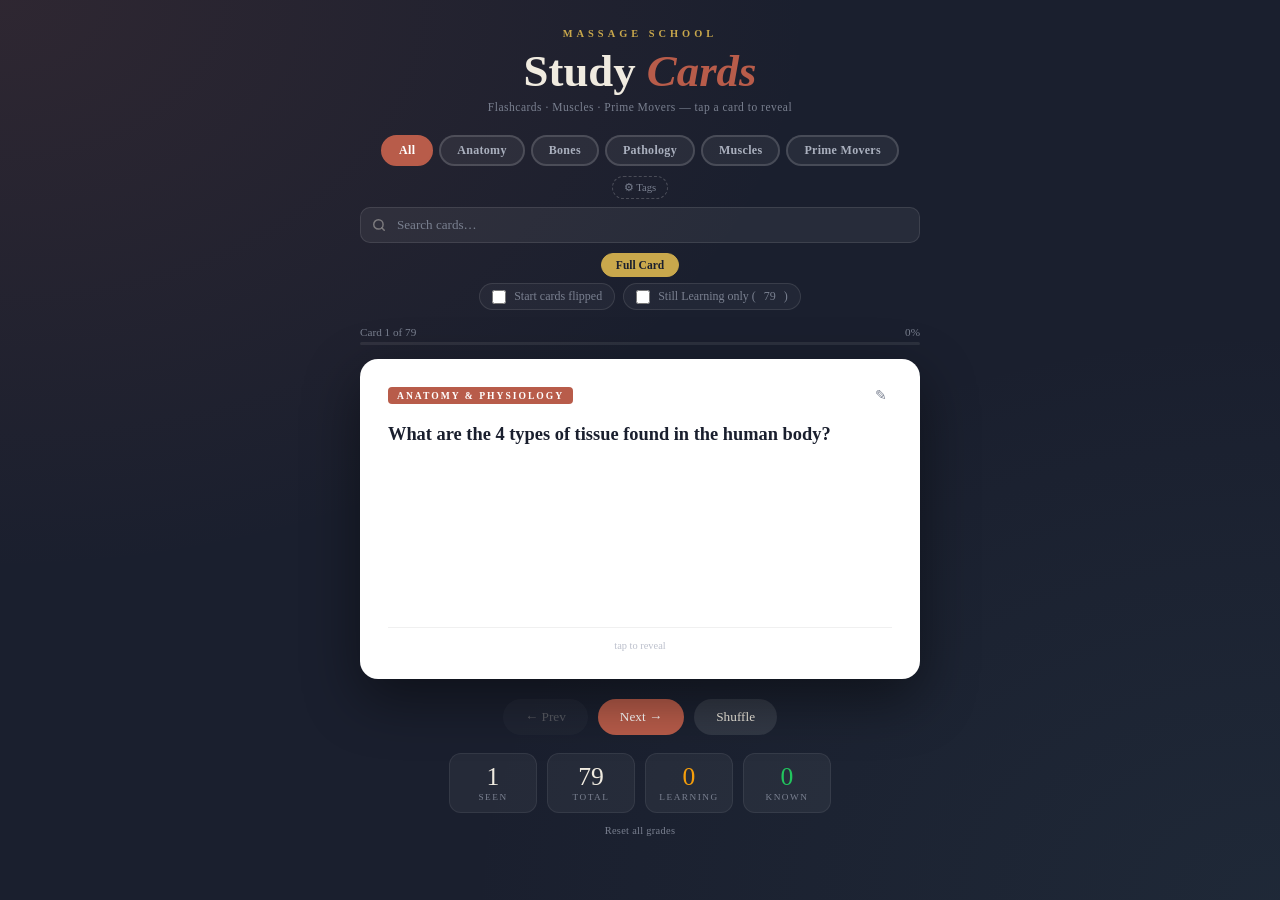
==== index.html @ 220f37d7 "token clean up" ====
<!DOCTYPE html>
<html lang="en">
<head>
<meta charset="UTF-8">
<meta name="viewport" content="width=device-width,initial-scale=1">
<title>Massage School — Study Cards</title>
<link rel="stylesheet" href="muscles-west.css">
<link rel="stylesheet" href="app.css">
</head>
<body>
<header>
  <div class="eyebrow">Massage School</div>
  <h1>Study <em>Cards</em></h1>
  <p class="app-subtitle">Flashcards &middot; Muscles &middot; Prime Movers &mdash; tap a card to reveal</p>
</header>

<div id="warn-banner" class="warn-banner" style="display:none"></div>

<!-- Tier 1: Deck selector -->
<div class="deck-selector" id="filter-deck">
  <button class="dbtn active" data-deck="all">All</button>
  <button class="dbtn d-anatomy"   data-deck="anatomy">Anatomy</button>
  <button class="dbtn d-bones"     data-deck="bones">Bones</button>
  <button class="dbtn d-pathology" data-deck="pathology">Pathology</button>
  <button class="dbtn d-muscles"   data-deck="muscles">Muscles</button>
  <button class="dbtn d-prime"     data-deck="prime-movers">Prime Movers</button>
</div>

<!-- Tier 2: Category chips -->
<div id="filter-cat"></div>

<!-- Tier 3: Tag chips -->
<div id="filter-tags"></div>

<!-- Search -->
<div class="search-wrap">
  <svg width="14" height="14" viewBox="0 0 24 24" fill="none" stroke="#f0ebe0" stroke-width="2.5" stroke-linecap="round">
    <circle cx="11" cy="11" r="8"/><line x1="21" y1="21" x2="16.65" y2="16.65"/>
  </svg>
  <input type="search" id="search-input" placeholder="Search cards&hellip;" autocomplete="off">
</div>

<!-- Quiz modes -->
<div class="modes" id="modes">
  <button class="mode active" data-mode="all">Full Card</button>
</div>

<!-- Options row -->
<div class="options-row" style="gap:8px">
  <label class="toggle" id="flip-label">
    <input type="checkbox" id="flip-toggle">
    Start cards flipped
  </label>
  <label class="toggle" id="smart-review-toggle">
    <input type="checkbox" id="smart-review-input">
    Still Learning only (<span id="learning-count">0</span>)
  </label>
</div>

<!-- Progress -->
<div class="prog">
  <div class="prog-info"><span id="prog-text">Loading&hellip;</span><span id="prog-pct"></span></div>
  <div class="bar"><div class="fill" id="prog-fill" style="width:0%"></div></div>
</div>

<!-- Card -->
<div class="scene" id="scene" onclick="flipCard()">
  <div class="card" id="card">
    <div class="face front">
      <div class="front-top">
        <span class="unit-tag" id="f-deck-tag"></span>
        <span class="page-ref" id="f-page"></span>
        <span id="grade-badge"></span>
        <button class="btn-edit-card" onclick="openEditModal();event.stopPropagation()" title="Edit card">&#9998;</button>
      </div>
      <div id="f-name" class="card-title"></div>
      <div id="f-ask-lbl" class="ask-lbl"></div>
      <div id="f-asking" class="asking"></div>
      <div class="hint">tap to reveal</div>
    </div>
    <div class="face back">
      <div class="back-name" id="b-name"></div>
      <div id="b-content"></div>
      <div class="card-tag-area-wrap">
        <div class="card-tag-area" id="card-tags"></div>
      </div>
    </div>
  </div>
  <!-- empty state inside scene -->
  <div class="empty-state" id="empty-state">
    <p>No cards match your current filters.</p>
    <p style="font-size:.72rem">Try a different deck, tag, or search term.</p>
  </div>
</div>

<!-- Navigation -->
<div class="controls">
  <button class="btn btn-s" id="prev-btn" onclick="prev()">&#8592; Prev</button>
  <button class="btn btn-p" id="next-btn" onclick="next()">Next &#8594;</button>
  <button class="btn btn-s" onclick="shuffle()">Shuffle</button>
</div>

<!-- Grade row -->
<div class="grade-row" id="grade-row" style="display:none">
  <button class="btn-grade btn-known" id="btn-known">Know it ✓</button>
  <button class="btn-grade btn-learning" id="btn-learning">Still learning ↩</button>
</div>

<!-- Grade reset warning -->
<div class="grade-reset-banner" id="grade-reset-banner" style="display:none">
  <span>Remove this grade?</span>
  <button onclick="confirmGradeReset()">Yes, remove</button>
  <button onclick="cancelGradeReset()">Cancel</button>
  <button class="suppress-btn" onclick="suppressAndReset()">Don't ask again</button>
</div>

<!-- Stats -->
<div class="stats">
  <div class="stat"><div class="sn" id="s-seen">0</div><div class="sl">Seen</div></div>
  <div class="stat"><div class="sn" id="s-total">-</div><div class="sl">Total</div></div>
  <div class="stat"><div class="sn sn--learning" id="s-learning">-</div><div class="sl">Learning</div></div>
  <div class="stat"><div class="sn sn--known" id="s-known">-</div><div class="sl">Known</div></div>
</div>
<div class="reset-row">
  <button class="btn-reset-all" onclick="resetAllGrades()">Reset all grades</button>
</div>

<!-- Tag Management Modal -->
<div class="modal-overlay" id="modal-overlay" onclick="closeTagModal()"></div>
<div class="modal" id="tag-modal" role="dialog" aria-modal="true" aria-label="Manage Tags">
  <button class="modal-close" onclick="closeTagModal()" aria-label="Close">&times;</button>
  <h2>Manage Tags</h2>

  <div class="new-tag-form">
    <input type="text" id="new-tag-input" placeholder="New tag name&hellip;" maxlength="30">
    <div class="color-swatches" id="color-swatches"></div>
    <button class="btn-create-tag" onclick="createTag()">+ Create</button>
  </div>

  <div class="tag-list" id="tag-list">
    <div class="no-tags-placeholder" id="no-tags-msg">No tags yet. Create one above.</div>
  </div>
</div>

<!-- Edit Card Modal -->
<div class="modal-overlay" id="edit-overlay" onclick="closeEditModal()"></div>
<div class="modal" id="edit-modal" role="dialog" aria-modal="true" aria-label="Edit Card">
  <button class="modal-close" onclick="closeEditModal()" aria-label="Close">&times;</button>
  <h2>Edit Card</h2>
  <div id="edit-fields"></div>
  <div id="edit-status" class="edit-status"></div>
  <div class="edit-actions">
    <button class="edit-btn-settings" onclick="openGHSettings()">&#9881; GitHub</button>
    <button class="edit-btn-cancel"   onclick="closeEditModal()">Cancel</button>
    <button class="edit-btn-submit"   onclick="submitCardEdit()">Submit as PR &#8594;</button>
  </div>
</div>

<!-- GitHub Settings Modal -->
<div class="modal-overlay" id="gh-overlay" onclick="closeGHSettings()"></div>
<div class="modal" id="gh-modal" role="dialog" aria-modal="true" aria-label="GitHub Settings">
  <button class="modal-close" onclick="closeGHSettings()" aria-label="Close">&times;</button>
  <h2>GitHub Settings</h2>

  <div class="gh-row">
    <label class="gh-lbl">Owner</label>
    <input type="text" id="gh-owner-input" placeholder="your-username" autocomplete="off">
  </div>
  <div class="gh-row">
    <label class="gh-lbl">Repo</label>
    <input type="text" id="gh-repo-input" placeholder="repo-name" autocomplete="off">
  </div>
  <button class="edit-btn-submit" style="margin-bottom:18px" onclick="saveGHRepo()">Save repo</button>

  <hr class="gh-divider">

  <p class="gh-section-title">Personal Access Token</p>
  <div class="gh-row">
    <input type="password" id="gh-pat-input" placeholder="ghp_&hellip;" autocomplete="off" style="flex:1">
    <button class="edit-btn-submit" onclick="saveGHPat()">Save</button>
    <button class="edit-btn-cancel" onclick="clearGHToken()">Clear</button>
  </div>
  <div class="gh-row" style="margin-top:6px">
    <label class="gh-file-label">
      Load from file&hellip;
      <input type="file" id="gh-token-file" accept=".txt,.token,text/plain" style="display:none" onchange="loadTokenFromFile(event)">
    </label>
  </div>

  <div id="gh-save-status" class="gh-save-status" style="display:none"></div>
  <div id="gh-status" class="gh-status"></div>
</div>

<script src="app.js"></script>
</body>
</html>
---- muscles-west.css ----
*{margin:0;padding:0;box-sizing:border-box}
body{font-family:Georgia,serif;background:#1a1f2e;min-height:100vh;padding:28px 16px 52px;color:#f0ebe0;background-image:radial-gradient(ellipse at 0% 0%,rgba(184,92,74,.13) 0%,transparent 45%),radial-gradient(ellipse at 100% 100%,rgba(74,124,138,.1) 0%,transparent 45%)}
header{text-align:center;margin-bottom:22px}
.eyebrow{font-size:.65rem;letter-spacing:4px;text-transform:uppercase;color:#c9a84c;font-weight:600;margin-bottom:6px}
h1{font-size:clamp(1.8rem,4vw,2.8rem);color:#f0ebe0}
h1 em{color:#b85c4a;font-style:italic}
header p{color:#7a8090;font-size:.82rem;margin-top:4px}
.filters,.modes{display:flex;flex-wrap:wrap;gap:6px;justify-content:center;margin-bottom:8px}
.modes{margin-bottom:6px}
.filt{padding:5px 12px;border-radius:6px;border:1px solid rgba(255,255,255,.1);background:rgba(255,255,255,.05);color:#aab0be;font-size:.72rem;font-weight:500;cursor:pointer;font-family:Georgia,serif}
.filt:hover{background:rgba(255,255,255,.1);color:#f0ebe0}
.filt.active{background:#b85c4a;color:#fff;border-color:#b85c4a}
.filt.active.f{background:#4a7c8a;border-color:#4a7c8a}
.mode{padding:5px 14px;border-radius:100px;border:1px solid rgba(255,255,255,.12);background:transparent;color:#7a8090;font-size:.72rem;cursor:pointer;font-family:Georgia,serif}
.mode.active{background:#c9a84c;color:#1a1f2e;border-color:#c9a84c;font-weight:600}
.options-row{display:flex;justify-content:center;margin-bottom:16px}
.toggle{display:flex;align-items:center;gap:8px;font-size:.75rem;color:#7a8090;cursor:pointer;user-select:none;padding:5px 12px;border-radius:100px;border:1px solid rgba(255,255,255,.1);background:rgba(255,255,255,.04)}
.toggle:hover{border-color:rgba(255,255,255,.2);color:#aab0be}
.toggle input{accent-color:#c9a84c;width:14px;height:14px;cursor:pointer}
.toggle.checked{border-color:#c9a84c;color:#c9a84c}
.prog{max-width:560px;margin:0 auto 14px}
.prog-info{display:flex;justify-content:space-between;font-size:.7rem;color:#7a8090;margin-bottom:4px}
.bar{height:3px;background:rgba(255,255,255,.08);border-radius:4px;overflow:hidden}
.fill{height:100%;background:linear-gradient(90deg,#b85c4a,#c9a84c);border-radius:4px;transition:width .4s}
.scene{max-width:560px;height:320px;margin:0 auto 20px;perspective:1400px;cursor:pointer;user-select:none}
.card{width:100%;height:100%;position:relative;transform-style:preserve-3d;transition:transform .6s cubic-bezier(.4,0,.2,1)}
.card.flip{transform:rotateY(180deg)}
.face{position:absolute;inset:0;backface-visibility:hidden;border-radius:18px;padding:28px;display:flex;flex-direction:column;box-shadow:0 20px 56px rgba(0,0,0,.45)}
.front{background:#fff;color:#1a1f2e;justify-content:space-between}
.back{background:#1a1f2e;border:1px solid rgba(255,255,255,.1);color:#d0d5e0;transform:rotateY(180deg);justify-content:flex-start;overflow-y:auto}
.front-top{display:flex;justify-content:space-between;align-items:center;margin-bottom:16px}
.unit-tag{font-size:.6rem;font-weight:600;letter-spacing:2px;text-transform:uppercase;color:#fff;background:#b85c4a;padding:3px 9px;border-radius:4px}
.unit-tag.f{background:#4a7c8a}
.page-ref{font-size:.67rem;color:#7a8090}
.muscle-name{font-size:clamp(1.4rem,3vw,2rem);font-weight:700;color:#1a1f2e;line-height:1.2;margin-bottom:8px}
.ask-lbl{font-size:.7rem;color:#7a8090;margin-bottom:3px}
.asking{font-size:.9rem;color:#3a4050;font-weight:500}
.hint{font-size:.65rem;color:#bcc0cc;text-align:center;padding-top:12px;border-top:1px solid #f0f0f0;margin-top:auto}
.back-name{font-size:1.1rem;font-weight:600;color:#c9a84c;margin-bottom:14px;padding-bottom:10px;border-bottom:1px solid rgba(255,255,255,.08);flex-shrink:0}
.ans-section{margin-bottom:12px}
.ans-lbl{font-size:.58rem;font-weight:600;letter-spacing:2px;text-transform:uppercase;margin-bottom:4px}
.ans-lbl.o{color:#b85c4a}
.ans-lbl.i{color:#4a7c8a}
.ans-lbl.a{color:#c9a84c}
.ans-text{font-size:.83rem;color:#d0d5e0;line-height:1.6}
.controls{display:flex;gap:10px;justify-content:center;max-width:560px;margin:0 auto 18px}
.btn{padding:10px 22px;border-radius:100px;border:none;font-size:.83rem;font-weight:500;cursor:pointer;transition:all .2s;font-family:Georgia,serif}
.btn-s{background:rgba(255,255,255,.1);color:#f0ebe0}
.btn-s:hover{background:rgba(255,255,255,.18)}
.btn-p{background:#b85c4a;color:#fff}
.btn-p:hover{background:#c96850;transform:translateY(-1px)}
.btn:disabled{opacity:.25;cursor:not-allowed;transform:none!important}
.stats{display:flex;gap:10px;justify-content:center;max-width:560px;margin:0 auto}
.stat{flex:1;max-width:88px;text-align:center;padding:10px;background:rgba(255,255,255,.05);border-radius:12px;border:1px solid rgba(255,255,255,.07)}
.sn{font-size:1.6rem;color:#f0ebe0;line-height:1}
.sl{font-size:.58rem;color:#7a8090;letter-spacing:1.5px;text-transform:uppercase;margin-top:2px}
.scene.swap{animation:swapIn .25s ease both}
@keyframes swapIn{from{opacity:0;transform:scale(.97) translateY(4px)}to{opacity:1;transform:scale(1) translateY(0)}}
---- app.css ----
/* app.css — extends muscles-west.css for the unified study app */

/* ── Header ──────────────────────────────────────────────────── */
.app-subtitle { font-size: .72rem; color: #7a8090; margin-top: 4px; letter-spacing: .5px }

/* ── Deck Selector (Tier 1) ─────────────────────────────────── */
.deck-selector { display:flex; flex-wrap:wrap; gap:6px; justify-content:center; margin-bottom:10px }
.dbtn { padding:6px 16px; border-radius:100px; border:2px solid rgba(255,255,255,.15);
  background:rgba(255,255,255,.06); color:#aab0be; font-size:.75rem; font-weight:600;
  cursor:pointer; font-family:Georgia,serif; transition:all .18s; letter-spacing:.3px }
.dbtn:hover { background:rgba(255,255,255,.13); color:#f0ebe0 }
.dbtn.active              { background:#b85c4a; color:#fff; border-color:#b85c4a }
.dbtn.active.d-bones     { background:#c9a84c; border-color:#c9a84c; color:#1a1f2e }
.dbtn.active.d-pathology { background:#7a8a4a; border-color:#7a8a4a }
.dbtn.active.d-muscles   { background:#4a7c8a; border-color:#4a7c8a }
.dbtn.active.d-prime     { background:#7a5c9e; border-color:#7a5c9e }

/* ── Category chips (Tier 2) ─────────────────────────────────── */
#filter-cat { display:flex; flex-wrap:wrap; gap:5px; justify-content:center; margin-bottom:6px; min-height:0 }
#filter-cat:empty { margin-bottom:0 }

/* ── Tag chips (Tier 3) ──────────────────────────────────────── */
#filter-tags { display:flex; flex-wrap:wrap; gap:5px; justify-content:center; margin-bottom:8px; align-items:center }
.tag-chip { padding:4px 11px; border-radius:100px; border:1.5px solid; background:transparent;
  color:#d0d5e0; font-size:.68rem; font-weight:500; cursor:pointer; font-family:Georgia,serif; transition:all .15s }
.tag-chip:hover { opacity:.85 }
.tag-chip.active { color:#1a1f2e; font-weight:700 }
.btn-manage-tags { padding:4px 11px; border-radius:100px; border:1px dashed rgba(255,255,255,.2);
  background:transparent; color:#7a8090; font-size:.67rem; cursor:pointer; font-family:Georgia,serif; transition:all .15s }
.btn-manage-tags:hover { border-color:rgba(255,255,255,.4); color:#aab0be }

/* ── Search bar ──────────────────────────────────────────────── */
.search-wrap { max-width:560px; margin:0 auto 10px; position:relative }
.search-wrap svg { position:absolute; left:12px; top:50%; transform:translateY(-50%); opacity:.4; pointer-events:none }
#search-input { width:100%; padding:9px 12px 9px 36px; border-radius:10px;
  border:1px solid rgba(255,255,255,.1); background:rgba(255,255,255,.06);
  color:#f0ebe0; font-size:.82rem; font-family:Georgia,serif; outline:none; transition:border-color .2s }
#search-input::placeholder { color:#7a8090 }
#search-input:focus { border-color:rgba(255,255,255,.25) }

/* ── Smart Review toggle ─────────────────────────────────────── */
#smart-review-toggle.toggle.checked { border-color:#c9a84c; color:#c9a84c }

/* ── Card title size variants ────────────────────────────────── */
.card-title { font-size:clamp(1.3rem,3vw,1.9rem); font-weight:700; color:#1a1f2e; line-height:1.25; margin-bottom:8px }
.card-title.card-title--qa { font-size:clamp(.9rem,2.2vw,1.15rem); font-weight:600; line-height:1.45 }

/* ── Grade badge on card front ───────────────────────────────── */
#grade-badge { font-size:.58rem; font-weight:700; letter-spacing:.5px; padding:2px 7px;
  border-radius:100px; text-transform:uppercase; visibility:hidden }
#grade-badge.badge--known    { background:#22c55e22; color:#22c55e; border:1px solid #22c55e55; visibility:visible }
#grade-badge.badge--learning { background:#f59e0b22; color:#f59e0b; border:1px solid #f59e0b55; visibility:visible }

/* ── Grade row (below card) ──────────────────────────────────── */
.grade-row { display:flex; gap:10px; justify-content:center; max-width:560px; margin:0 auto 14px }
.btn-grade { padding:10px 26px; border-radius:100px; border:2px solid; font-size:.82rem;
  font-weight:600; cursor:pointer; font-family:Georgia,serif; transition:all .2s; letter-spacing:.2px }
.btn-known    { background:transparent; border-color:#22c55e; color:#22c55e }
.btn-known:hover    { background:#22c55e18; transform:translateY(-1px) }
.btn-learning { background:transparent; border-color:#f59e0b; color:#f59e0b }
.btn-learning:hover { background:#f59e0b18; transform:translateY(-1px) }

/* ── Stats (4-box override) ──────────────────────────────────── */
.stats { max-width:560px }
.sn.sn--known    { color:#22c55e }
.sn.sn--learning { color:#f59e0b }

/* ── Card tag area (back face) ───────────────────────────────── */
.card-tag-area { margin-top:14px; padding-top:12px; border-top:1px solid rgba(255,255,255,.08) }
.card-tag-area-inner { display:flex; flex-wrap:wrap; gap:5px; align-items:center }
.card-tag-pill { display:inline-flex; align-items:center; gap:4px; padding:3px 9px;
  border-radius:100px; font-size:.64rem; font-weight:600; border:1.5px solid; color:#1a1f2e }
.card-tag-pill .remove-tag { background:none; border:none; cursor:pointer; color:inherit;
  font-size:.75rem; padding:0; line-height:1; opacity:.7 }
.card-tag-pill .remove-tag:hover { opacity:1 }
.btn-add-tag { padding:3px 10px; border-radius:100px; border:1px dashed rgba(255,255,255,.25);
  background:transparent; color:#7a8090; font-size:.64rem; cursor:pointer; font-family:Georgia,serif }
.btn-add-tag:hover { border-color:rgba(255,255,255,.45); color:#aab0be }
.tag-assign-dropdown { position:absolute; background:#252b3b; border:1px solid rgba(255,255,255,.15);
  border-radius:10px; padding:6px; z-index:100; box-shadow:0 8px 24px rgba(0,0,0,.5);
  display:flex; flex-direction:column; gap:3px; min-width:140px }
.tag-assign-dropdown button { text-align:left; background:none; border:none; color:#d0d5e0;
  font-size:.72rem; padding:5px 9px; border-radius:6px; cursor:pointer; font-family:Georgia,serif }
.tag-assign-dropdown button:hover { background:rgba(255,255,255,.08) }
.tag-assign-dropdown .no-tags-msg { color:#7a8090; font-size:.7rem; padding:5px 9px }
.card-tag-area-wrap { position:relative }

/* ── Tag Management Modal ────────────────────────────────────── */
.modal-overlay { position:fixed; inset:0; background:rgba(0,0,0,.6); z-index:200; display:none }
.modal-overlay.open { display:block }
.modal { position:fixed; top:50%; left:50%; transform:translate(-50%,-50%);
  background:#1e2436; border:1px solid rgba(255,255,255,.12); border-radius:18px;
  padding:28px; z-index:201; width:min(480px,92vw); max-height:80vh; overflow-y:auto;
  display:none; box-shadow:0 24px 60px rgba(0,0,0,.6) }
.modal.open { display:block }
.modal h2 { font-size:1.1rem; color:#f0ebe0; margin-bottom:18px; font-weight:600 }
.modal-close { position:absolute; top:16px; right:18px; background:none; border:none;
  color:#7a8090; font-size:1.3rem; cursor:pointer; line-height:1 }
.modal-close:hover { color:#f0ebe0 }

/* New tag form */
.new-tag-form { display:flex; gap:8px; align-items:center; margin-bottom:18px; flex-wrap:wrap }
.new-tag-form input { flex:1; min-width:120px; padding:8px 12px; border-radius:8px;
  border:1px solid rgba(255,255,255,.12); background:rgba(255,255,255,.07);
  color:#f0ebe0; font-size:.8rem; font-family:Georgia,serif; outline:none }
.new-tag-form input:focus { border-color:rgba(255,255,255,.28) }
.color-swatches { display:flex; gap:5px }
.swatch { width:20px; height:20px; border-radius:50%; cursor:pointer; border:2px solid transparent; transition:border-color .15s }
.swatch.selected { border-color:#fff }
.btn-create-tag { padding:8px 16px; border-radius:100px; background:#b85c4a; color:#fff;
  border:none; font-size:.75rem; font-weight:600; cursor:pointer; font-family:Georgia,serif; white-space:nowrap }
.btn-create-tag:hover { background:#c96850 }

/* Tag list in modal */
.tag-list { display:flex; flex-direction:column; gap:6px }
.tag-list-item { display:flex; align-items:center; gap:8px; padding:8px 10px;
  background:rgba(255,255,255,.04); border-radius:10px; border:1px solid rgba(255,255,255,.06) }
.tag-list-color { width:12px; height:12px; border-radius:50%; flex-shrink:0 }
.tag-list-label { flex:1; color:#d0d5e0; font-size:.8rem }
.tag-list-count { color:#7a8090; font-size:.68rem; margin-right:4px }
.tag-list-item input.rename-input { flex:1; background:none; border:none; border-bottom:1px solid rgba(255,255,255,.2);
  color:#f0ebe0; font-size:.8rem; font-family:Georgia,serif; outline:none; padding:1px 0 }
.tag-action-btns { display:flex; gap:4px }
.tag-action-btns button { background:none; border:none; font-size:.72rem; cursor:pointer;
  padding:3px 7px; border-radius:6px; font-family:Georgia,serif; transition:background .15s }
.btn-tag-edit   { color:#c9a84c } .btn-tag-edit:hover   { background:rgba(201,168,76,.12) }
.btn-tag-hide   { color:#7a8090 } .btn-tag-hide:hover   { background:rgba(255,255,255,.08) }
.btn-tag-delete { color:#ef4444 } .btn-tag-delete:hover { background:rgba(239,68,68,.12) }
.tag-list-item.hidden-tag { opacity:.45 }
.no-tags-placeholder { color:#7a8090; font-size:.8rem; text-align:center; padding:16px 0 }

/* ── Reset all row ───────────────────────────────────────────── */
.reset-row { display:flex; justify-content:center; margin-top:8px }
.btn-reset-all { background:none; border:none; color:#7a8090; font-size:.65rem;
  cursor:pointer; font-family:Georgia,serif; letter-spacing:.3px; padding:4px 8px;
  border-radius:6px; transition:color .15s }
.btn-reset-all:hover { color:#ef4444 }

/* ── Empty state ─────────────────────────────────────────────── */
.empty-state { display:none; flex-direction:column; align-items:center; justify-content:center;
  height:100%; gap:10px; color:#7a8090 }
.empty-state.visible { display:flex }
.empty-state p { font-size:.85rem; text-align:center }

/* ── Grade reset banner ──────────────────────────────────────── */
.grade-reset-banner { max-width:560px; margin:-6px auto 14px; padding:8px 14px;
  background:rgba(239,68,68,.08); border:1px solid rgba(239,68,68,.25); border-radius:10px;
  display:flex; align-items:center; gap:8px; flex-wrap:wrap; font-size:.72rem; color:#fca5a5 }
.grade-reset-banner button { padding:3px 10px; border-radius:100px; border:1px solid rgba(239,68,68,.4);
  background:transparent; color:#fca5a5; font-size:.7rem; cursor:pointer; font-family:Georgia,serif }
.grade-reset-banner button:hover { background:rgba(239,68,68,.15) }
.grade-reset-banner .suppress-btn { border-color:rgba(255,255,255,.15); color:#7a8090 }
.grade-reset-banner .suppress-btn:hover { background:rgba(255,255,255,.06); color:#aab0be }

/* ── Edit card button (front-top) ───────────────────────────── */
.btn-edit-card { background:none; border:none; color:#7a8090; font-size:.85rem; cursor:pointer;
  padding:2px 5px; border-radius:5px; transition:color .15s; line-height:1; margin-left:2px }
.btn-edit-card:hover { color:#f0ebe0 }

/* ── Edit modal fields ───────────────────────────────────────── */
.edit-field { margin-bottom:14px }
.edit-lbl { display:block; font-size:.58rem; font-weight:600; letter-spacing:2px;
  text-transform:uppercase; color:#7a8090; margin-bottom:5px }
.edit-ta { width:100%; padding:9px 11px; background:rgba(255,255,255,.06);
  border:1px solid rgba(255,255,255,.12); border-radius:9px; color:#f0ebe0;
  font-size:.82rem; font-family:Georgia,serif; resize:none; overflow:hidden;
  line-height:1.55; outline:none; transition:border-color .2s; box-sizing:border-box }
.edit-ta:focus { border-color:rgba(255,255,255,.28) }

/* ── Edit status ─────────────────────────────────────────────── */
.edit-status { font-size:.75rem; margin-bottom:12px; min-height:1.2em }
.edit-status--loading { color:#aab0be }
.edit-status--success { color:#22c55e }
.edit-status--success a { color:#22c55e }
.edit-status--error   { color:#f87171 }
@keyframes spin { to { transform:rotate(360deg) } }
.edit-spinner { display:inline-block; width:11px; height:11px; border:2px solid rgba(255,255,255,.2);
  border-top-color:#aab0be; border-radius:50%; animation:spin .7s linear infinite; vertical-align:middle }

/* ── Edit / GH modal action buttons ─────────────────────────── */
.edit-actions { display:flex; gap:8px; align-items:center; margin-top:4px }
.edit-btn-settings { background:none; border:1px solid rgba(255,255,255,.12); color:#7a8090;
  font-size:.72rem; padding:7px 12px; border-radius:100px; cursor:pointer; font-family:Georgia,serif;
  margin-right:auto; transition:all .15s }
.edit-btn-settings:hover { border-color:rgba(255,255,255,.28); color:#aab0be }
.edit-btn-cancel { background:none; border:1px solid rgba(255,255,255,.12); color:#aab0be;
  font-size:.75rem; padding:8px 16px; border-radius:100px; cursor:pointer; font-family:Georgia,serif;
  transition:all .15s }
.edit-btn-cancel:hover { background:rgba(255,255,255,.06) }
.edit-btn-submit { background:#b85c4a; color:#fff; border:none; font-size:.75rem; font-weight:600;
  padding:8px 18px; border-radius:100px; cursor:pointer; font-family:Georgia,serif; transition:background .15s }
.edit-btn-submit:hover { background:#c96850 }

/* ── GitHub Settings modal ───────────────────────────────────── */
.gh-row { display:flex; gap:8px; align-items:center; margin-bottom:10px }
.gh-lbl { font-size:.68rem; font-weight:600; letter-spacing:1px; text-transform:uppercase;
  color:#7a8090; width:44px; flex-shrink:0 }
.gh-row input { flex:1; padding:8px 11px; background:rgba(255,255,255,.06);
  border:1px solid rgba(255,255,255,.12); border-radius:8px; color:#f0ebe0;
  font-size:.8rem; font-family:Georgia,serif; outline:none }
.gh-row input:focus { border-color:rgba(255,255,255,.28) }
.gh-divider { border:none; border-top:1px solid rgba(255,255,255,.08); margin:16px 0 }
.gh-section-title { font-size:.72rem; font-weight:600; color:#aab0be; margin:0 0 8px; letter-spacing:.3px }
.gh-hint { font-size:.68rem; color:#7a8090; margin:0 0 10px; line-height:1.5 }
.gh-device-panel { margin-top:12px; padding:12px; background:rgba(255,255,255,.04);
  border-radius:10px; border:1px solid rgba(255,255,255,.08) }
.gh-device-panel p { font-size:.75rem; color:#aab0be; margin:0 0 8px }
.gh-device-panel a { color:#c9a84c }
.gh-user-code { font-size:1.4rem; font-weight:700; letter-spacing:4px; color:#f0ebe0;
  text-align:center; padding:8px 0 }
.gh-file-label { font-size:.75rem; color:#aab0be; cursor:pointer; padding:4px 8px;
  border:1px solid #444; border-radius:6px; display:inline-block }
.gh-file-label:hover { color:#f0ebe0; border-color:#888 }
.gh-save-status { font-size:.75rem; font-weight:600; padding:5px 8px; border-radius:6px; margin-bottom:6px }
.gh-save-status--ok    { background:#1a3a2a; color:#22c55e }
.gh-save-status--error { background:#3a1a1a; color:#f87171 }
.gh-status { font-size:.72rem; color:#aab0be; padding:4px 0 }
.gh-dot { display:inline-block; width:7px; height:7px; border-radius:50%; margin-right:5px; vertical-align:middle }
.gh-dot--ok  { background:#22c55e }
.gh-dot--off { background:#7a8090 }

/* ── Warning banner ──────────────────────────────────────────── */
.warn-banner { max-width:560px; margin:0 auto 10px; padding:8px 14px; background:rgba(239,68,68,.12);
  border:1px solid rgba(239,68,68,.3); border-radius:8px; color:#fca5a5; font-size:.72rem; text-align:center }
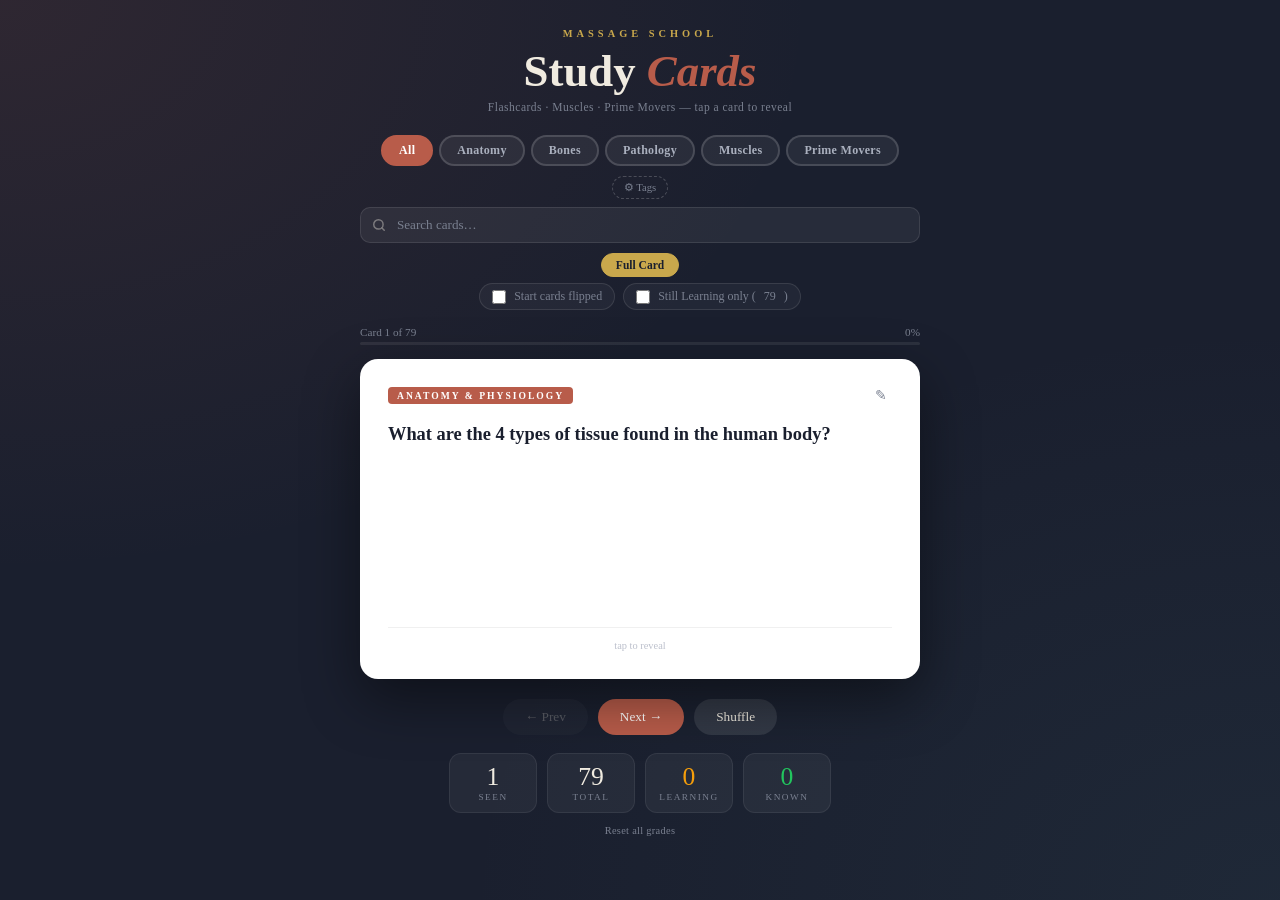
==== commit a5574c9e: "mobile support" ====
--- a/index.html
+++ b/index.html
@@ -59,24 +59,31 @@
 
 <!-- Progress -->
 <div class="prog">
-  <div class="prog-info"><span id="prog-text">Loading&hellip;</span><span id="prog-pct"></span></div>
-  <div class="bar"><div class="fill" id="prog-fill" style="width:0%"></div></div>
+  <div class="prog-info">
+    <span id="prog-text" aria-live="polite" aria-atomic="true">Loading&hellip;</span>
+    <span id="prog-pct"></span>
+  </div>
+  <div class="bar" role="progressbar" aria-labelledby="prog-text" aria-valuenow="0" aria-valuemin="0" aria-valuemax="100">
+    <div class="fill" id="prog-fill" style="width:0%"></div>
+  </div>
 </div>
 
 <!-- Card -->
-<div class="scene" id="scene" onclick="flipCard()">
-  <div class="card" id="card">
+<div class="scene" id="scene" onclick="flipCard()" role="button" tabindex="0"
+     aria-label="Flashcard — tap or press Space to flip"
+     onkeydown="if(event.key===' '||event.key==='Enter'){event.preventDefault();flipCard();}">
+  <div class="card" id="card" aria-live="polite" aria-atomic="true">
     <div class="face front">
       <div class="front-top">
         <span class="unit-tag" id="f-deck-tag"></span>
         <span class="page-ref" id="f-page"></span>
-        <span id="grade-badge"></span>
-        <button class="btn-edit-card" onclick="openEditModal();event.stopPropagation()" title="Edit card">&#9998;</button>
+        <span id="grade-badge" aria-live="polite"></span>
+        <button class="btn-edit-card" onclick="openEditModal();event.stopPropagation()" aria-label="Edit this card">&#9998;</button>
       </div>
       <div id="f-name" class="card-title"></div>
       <div id="f-ask-lbl" class="ask-lbl"></div>
       <div id="f-asking" class="asking"></div>
-      <div class="hint">tap to reveal</div>
+      <div class="hint" aria-hidden="true">tap to reveal</div>
     </div>
     <div class="face back">
       <div class="back-name" id="b-name"></div>
@@ -87,7 +94,7 @@
     </div>
   </div>
   <!-- empty state inside scene -->
-  <div class="empty-state" id="empty-state">
+  <div class="empty-state" id="empty-state" role="status">
     <p>No cards match your current filters.</p>
     <p style="font-size:.72rem">Try a different deck, tag, or search term.</p>
   </div>
@@ -95,15 +102,15 @@
 
 <!-- Navigation -->
 <div class="controls">
-  <button class="btn btn-s" id="prev-btn" onclick="prev()">&#8592; Prev</button>
-  <button class="btn btn-p" id="next-btn" onclick="next()">Next &#8594;</button>
-  <button class="btn btn-s" onclick="shuffle()">Shuffle</button>
+  <button class="btn btn-s" id="prev-btn" onclick="prev()" aria-label="Previous card">&#8592; Prev</button>
+  <button class="btn btn-p" id="next-btn" onclick="next()" aria-label="Next card">Next &#8594;</button>
+  <button class="btn btn-s" onclick="shuffle()" aria-label="Shuffle cards">Shuffle</button>
 </div>
 
 <!-- Grade row -->
-<div class="grade-row" id="grade-row" style="display:none">
-  <button class="btn-grade btn-known" id="btn-known">Know it ✓</button>
-  <button class="btn-grade btn-learning" id="btn-learning">Still learning ↩</button>
+<div class="grade-row" id="grade-row" style="display:none" role="group" aria-label="Grade this card">
+  <button class="btn-grade btn-known" id="btn-known" aria-pressed="false">Know it ✓</button>
+  <button class="btn-grade btn-learning" id="btn-learning" aria-pressed="false">Still learning ↩</button>
 </div>
 
 <!-- Grade reset warning -->
@@ -174,7 +181,7 @@
 
   <hr class="gh-divider">
 
-  <p class="gh-section-title">Personal Access Token</p>
+  <p class="gh-section-title">Personal Access Token &mdash; <a class="gh-help-link" href="https://github.com/settings/tokens/new?scopes=repo&description=massage-flash-cards" target="_blank" rel="noopener">Create token &nearr;</a></p>
   <div class="gh-row">
     <input type="password" id="gh-pat-input" placeholder="ghp_&hellip;" autocomplete="off" style="flex:1">
     <button class="edit-btn-submit" onclick="saveGHPat()">Save</button>
--- a/app.css
+++ b/app.css
@@ -201,6 +201,8 @@
 .gh-row input:focus { border-color:rgba(255,255,255,.28) }
 .gh-divider { border:none; border-top:1px solid rgba(255,255,255,.08); margin:16px 0 }
 .gh-section-title { font-size:.72rem; font-weight:600; color:#aab0be; margin:0 0 8px; letter-spacing:.3px }
+.gh-help-link { color:#7aa2f7; text-decoration:none; font-weight:400 }
+.gh-help-link:hover { text-decoration:underline }
 .gh-hint { font-size:.68rem; color:#7a8090; margin:0 0 10px; line-height:1.5 }
 .gh-device-panel { margin-top:12px; padding:12px; background:rgba(255,255,255,.04);
   border-radius:10px; border:1px solid rgba(255,255,255,.08) }
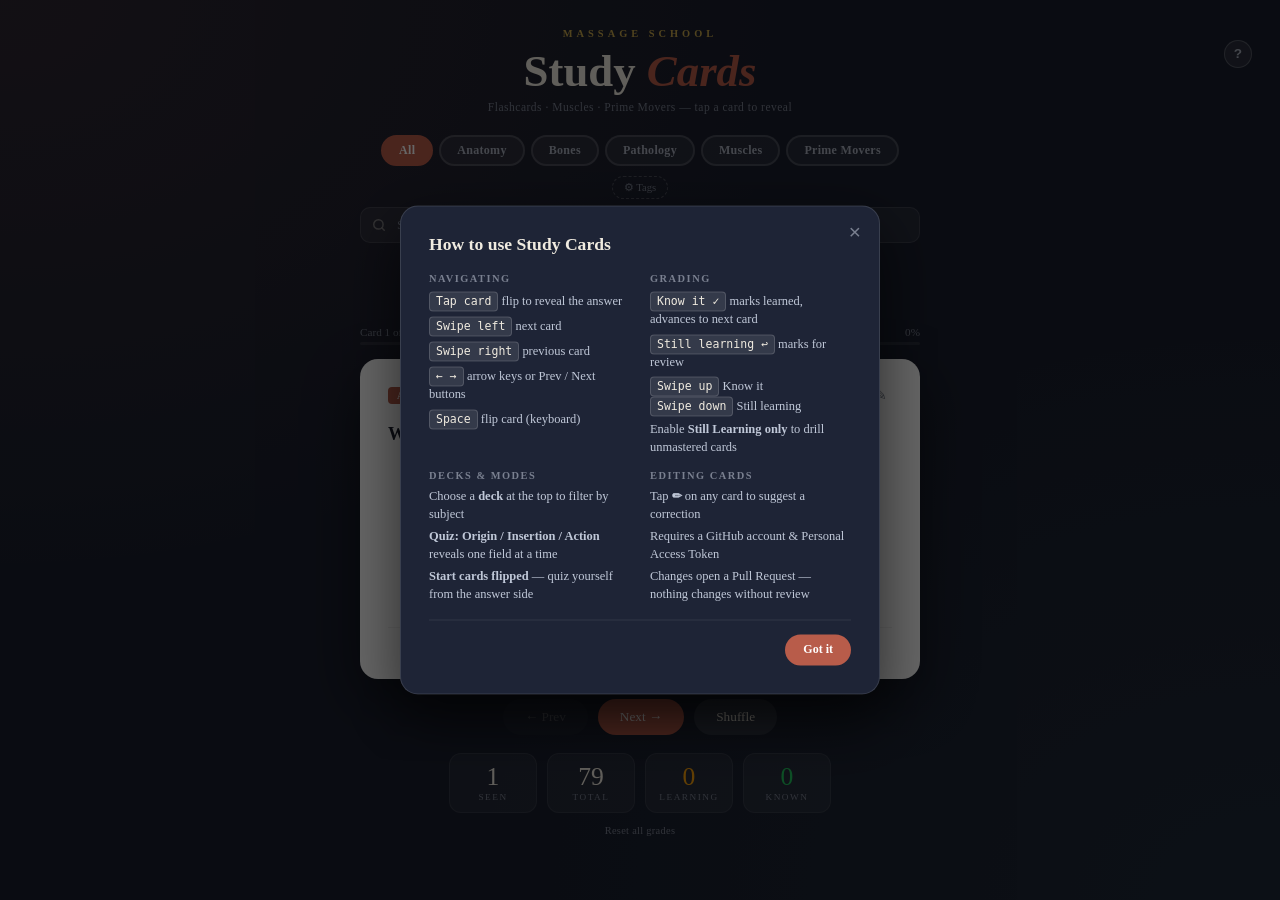
==== commit 46b190ba: "add tutorial modal" ====
--- a/index.html
+++ b/index.html
@@ -8,22 +8,24 @@
 <link rel="stylesheet" href="app.css">
 </head>
 <body>
+<a href="#flip-btn" class="skip-link">Skip to card</a>
 <header>
   <div class="eyebrow">Massage School</div>
   <h1>Study <em>Cards</em></h1>
   <p class="app-subtitle">Flashcards &middot; Muscles &middot; Prime Movers &mdash; tap a card to reveal</p>
+  <button class="btn-help" onclick="openHelpModal()" aria-label="Help — how to use this app">?</button>
 </header>
 
 <div id="warn-banner" class="warn-banner" style="display:none"></div>
 
 <!-- Tier 1: Deck selector -->
-<div class="deck-selector" id="filter-deck">
-  <button class="dbtn active" data-deck="all">All</button>
-  <button class="dbtn d-anatomy"   data-deck="anatomy">Anatomy</button>
-  <button class="dbtn d-bones"     data-deck="bones">Bones</button>
-  <button class="dbtn d-pathology" data-deck="pathology">Pathology</button>
-  <button class="dbtn d-muscles"   data-deck="muscles">Muscles</button>
-  <button class="dbtn d-prime"     data-deck="prime-movers">Prime Movers</button>
+<div class="deck-selector" id="filter-deck" role="group" aria-label="Select deck">
+  <button class="dbtn active" data-deck="all" aria-pressed="true">All</button>
+  <button class="dbtn d-anatomy"   data-deck="anatomy"      aria-pressed="false">Anatomy</button>
+  <button class="dbtn d-bones"     data-deck="bones"        aria-pressed="false">Bones</button>
+  <button class="dbtn d-pathology" data-deck="pathology"    aria-pressed="false">Pathology</button>
+  <button class="dbtn d-muscles"   data-deck="muscles"      aria-pressed="false">Muscles</button>
+  <button class="dbtn d-prime"     data-deck="prime-movers" aria-pressed="false">Prime Movers</button>
 </div>
 
 <!-- Tier 2: Category chips -->
@@ -41,7 +43,7 @@
 </div>
 
 <!-- Quiz modes -->
-<div class="modes" id="modes">
+<div class="modes" id="modes" role="group" aria-label="Quiz mode">
   <button class="mode active" data-mode="all">Full Card</button>
 </div>
 
@@ -68,16 +70,17 @@
   </div>
 </div>
 
+<!-- Screen reader live region -->
+<div id="sr-announce" class="sr-only" aria-live="assertive" aria-atomic="true"></div>
+
 <!-- Card -->
-<div class="scene" id="scene" onclick="flipCard()" role="button" tabindex="0"
-     aria-label="Flashcard — tap or press Space to flip"
-     onkeydown="if(event.key===' '||event.key==='Enter'){event.preventDefault();flipCard();}">
-  <div class="card" id="card" aria-live="polite" aria-atomic="true">
+<div class="scene" id="scene" onclick="flipCard()">
+  <div class="card" id="card">
     <div class="face front">
       <div class="front-top">
         <span class="unit-tag" id="f-deck-tag"></span>
         <span class="page-ref" id="f-page"></span>
-        <span id="grade-badge" aria-live="polite"></span>
+        <span id="grade-badge"></span>
         <button class="btn-edit-card" onclick="openEditModal();event.stopPropagation()" aria-label="Edit this card">&#9998;</button>
       </div>
       <div id="f-name" class="card-title"></div>
@@ -99,6 +102,9 @@
     <p style="font-size:.72rem">Try a different deck, tag, or search term.</p>
   </div>
 </div>
+
+<!-- Accessible flip button (screen readers / keyboard) -->
+<button class="sr-only" id="flip-btn" onclick="flipCard()">Flip card — reveal answer</button>
 
 <!-- Navigation -->
 <div class="controls">
@@ -198,6 +204,53 @@
   <div id="gh-status" class="gh-status"></div>
 </div>
 
+<!-- Help / Tutorial Modal -->
+<div class="modal-overlay" id="help-overlay" onclick="closeHelpModal()"></div>
+<div class="modal" id="help-modal" role="dialog" aria-modal="true" aria-label="How to use Study Cards">
+  <button class="modal-close" onclick="closeHelpModal()" aria-label="Close">&times;</button>
+  <h2>How to use Study Cards</h2>
+  <div class="help-sections">
+    <div class="help-section">
+      <h3>Navigating</h3>
+      <ul>
+        <li><span class="help-key">Tap card</span> flip to reveal the answer</li>
+        <li><span class="help-key">Swipe left</span> next card</li>
+        <li><span class="help-key">Swipe right</span> previous card</li>
+        <li><span class="help-key">&#8592; &#8594;</span> arrow keys or Prev / Next buttons</li>
+        <li><span class="help-key">Space</span> flip card (keyboard)</li>
+      </ul>
+    </div>
+    <div class="help-section">
+      <h3>Grading</h3>
+      <ul>
+        <li><span class="help-key">Know it ✓</span> marks learned, advances to next card</li>
+        <li><span class="help-key">Still learning ↩</span> marks for review</li>
+        <li><span class="help-key">Swipe up</span> Know it &nbsp;<span class="help-key">Swipe down</span> Still learning</li>
+        <li>Enable <strong>Still Learning only</strong> to drill unmastered cards</li>
+      </ul>
+    </div>
+    <div class="help-section">
+      <h3>Decks &amp; Modes</h3>
+      <ul>
+        <li>Choose a <strong>deck</strong> at the top to filter by subject</li>
+        <li><strong>Quiz: Origin / Insertion / Action</strong> reveals one field at a time</li>
+        <li><strong>Start cards flipped</strong> — quiz yourself from the answer side</li>
+      </ul>
+    </div>
+    <div class="help-section">
+      <h3>Editing cards</h3>
+      <ul>
+        <li>Tap <strong>✏</strong> on any card to suggest a correction</li>
+        <li>Requires a GitHub account &amp; Personal Access Token</li>
+        <li>Changes open a Pull Request — nothing changes without review</li>
+      </ul>
+    </div>
+  </div>
+  <div class="help-footer">
+    <button class="edit-btn-submit" onclick="closeHelpModal()">Got it</button>
+  </div>
+</div>
+
 <script src="app.js"></script>
 </body>
 </html>
--- a/app.css
+++ b/app.css
@@ -1,7 +1,36 @@
 /* app.css — extends muscles-west.css for the unified study app */
+
+/* ── Screen-reader only utility ──────────────────────────────── */
+.sr-only { position:absolute; width:1px; height:1px; padding:0; margin:-1px;
+  overflow:hidden; clip:rect(0,0,0,0); white-space:nowrap; border:0 }
+
+/* ── Skip link (visible on focus for keyboard users) ─────────── */
+.skip-link { position:absolute; top:-100%; left:8px; z-index:9999;
+  padding:8px 16px; background:#2a2535; color:#f0ebe0; border-radius:6px;
+  text-decoration:none; font-size:.85rem; border:1px solid rgba(255,255,255,.2) }
+.skip-link:focus { top:8px }
 
 /* ── Header ──────────────────────────────────────────────────── */
 .app-subtitle { font-size: .72rem; color: #7a8090; margin-top: 4px; letter-spacing: .5px }
+
+header { position: relative }
+.btn-help { position:absolute; top:12px; right:12px; width:28px; height:28px; border-radius:50%;
+  border:1.5px solid rgba(255,255,255,.2); background:rgba(255,255,255,.07); color:#aab0be;
+  font-size:.85rem; font-weight:700; cursor:pointer; line-height:1; transition:all .18s }
+.btn-help:hover { background:rgba(255,255,255,.15); color:#f0ebe0; border-color:rgba(255,255,255,.4) }
+
+/* ── Help modal ──────────────────────────────────────────────── */
+.help-sections { display:grid; grid-template-columns:1fr 1fr; gap:14px 20px; margin:14px 0 }
+@media (max-width:520px) { .help-sections { grid-template-columns:1fr } }
+.help-section h3 { font-size:.65rem; font-weight:700; letter-spacing:1.5px; text-transform:uppercase;
+  color:#7a8090; margin:0 0 7px }
+.help-section ul { list-style:none; margin:0; padding:0; display:flex; flex-direction:column; gap:5px }
+.help-section li { font-size:.78rem; color:#c0c8d8; line-height:1.4 }
+.help-key { display:inline-block; padding:1px 6px; border-radius:4px;
+  background:rgba(255,255,255,.1); border:1px solid rgba(255,255,255,.15);
+  font-family:monospace; font-size:.72rem; color:#f0ebe0; white-space:nowrap }
+.help-footer { display:flex; align-items:center; justify-content:flex-end;
+  margin-top:16px; padding-top:14px; border-top:1px solid rgba(255,255,255,.08) }
 
 /* ── Deck Selector (Tier 1) ─────────────────────────────────── */
 .deck-selector { display:flex; flex-wrap:wrap; gap:6px; justify-content:center; margin-bottom:10px }
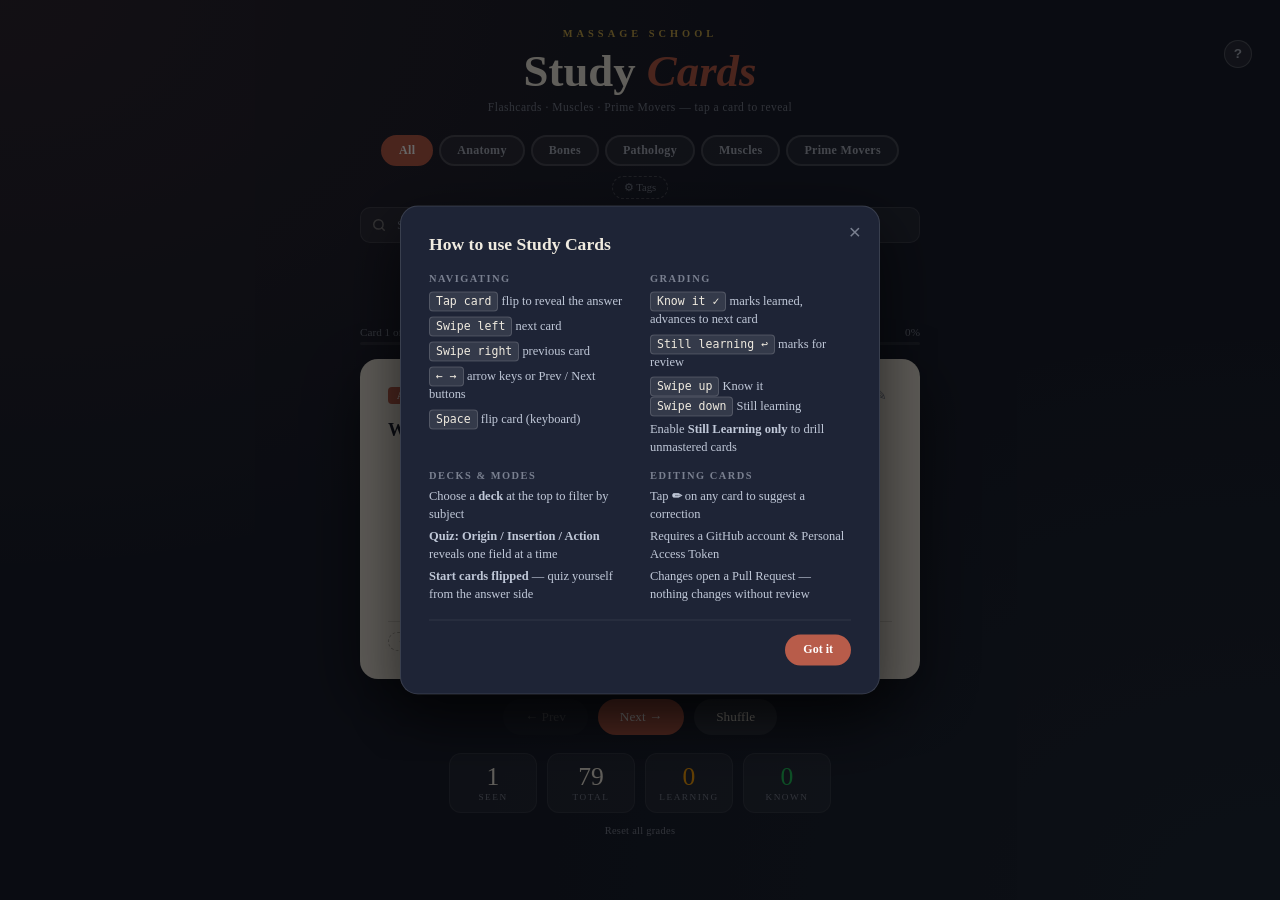
==== commit 5edbd087: "fix: show deck label on both card faces with mirrored layout Both card faces now share a consistent " ====
--- a/index.html
+++ b/index.html
@@ -86,13 +86,21 @@
       <div id="f-name" class="card-title"></div>
       <div id="f-ask-lbl" class="ask-lbl"></div>
       <div id="f-asking" class="asking"></div>
-      <div class="hint" aria-hidden="true">tap to reveal</div>
+      <div class="card-bottom">
+        <div class="card-tag-area" id="card-tags-front"></div>
+        <div class="hint" id="hint-front" aria-hidden="true">tap to reveal</div>
+      </div>
     </div>
     <div class="face back">
-      <div class="back-name" id="b-name"></div>
+      <div class="back-top">
+        <span class="unit-tag" id="b-deck-tag"></span>
+        <span class="page-ref" id="b-page"></span>
+        <button class="btn-edit-card" onclick="openEditModal();event.stopPropagation()" aria-label="Edit this card">&#9998;</button>
+      </div>
       <div id="b-content"></div>
-      <div class="card-tag-area-wrap">
-        <div class="card-tag-area" id="card-tags"></div>
+      <div class="card-bottom">
+        <div class="card-tag-area" id="card-tags-back"></div>
+        <div class="hint" id="hint-back" aria-hidden="true" style="visibility:hidden">tap to reveal</div>
       </div>
     </div>
   </div>
--- a/app.css
+++ b/app.css
@@ -32,6 +32,21 @@
 .help-footer { display:flex; align-items:center; justify-content:flex-end;
   margin-top:16px; padding-top:14px; border-top:1px solid rgba(255,255,255,.08) }
 
+/* ── Card face overrides ─────────────────────────────────────── */
+/* Dim front from pure white to warm off-white */
+.front { background: #e8e2d8; }
+/* Soften the hint divider on the off-white background */
+.front .hint { border-top-color: #cdc8be; color: #8a8680; }
+/* Both top rows: truly center the page-ref, push right items to edge */
+.front-top { position:relative; justify-content:flex-start; margin-bottom:12px; }
+.back-top  { position:relative; display:flex; align-items:center; margin-bottom:12px; }
+.front-top .page-ref,
+.back-top  .page-ref { position:absolute; left:50%; transform:translateX(-50%); pointer-events:none; }
+.front-top #grade-badge { margin-left:auto; }
+.back-top  .btn-edit-card { margin-left:auto; }
+/* Fix hint border/color on dark back face */
+.back .hint { border-top-color: rgba(255,255,255,.08); color: #7a8090; }
+
 /* ── Deck Selector (Tier 1) ─────────────────────────────────── */
 .deck-selector { display:flex; flex-wrap:wrap; gap:6px; justify-content:center; margin-bottom:10px }
 .dbtn { padding:6px 16px; border-radius:100px; border:2px solid rgba(255,255,255,.15);
@@ -94,8 +109,15 @@
 .sn.sn--known    { color:#22c55e }
 .sn.sn--learning { color:#f59e0b }
 
-/* ── Card tag area (back face) ───────────────────────────────── */
-.card-tag-area { margin-top:14px; padding-top:12px; border-top:1px solid rgba(255,255,255,.08) }
+/* ── Card bottom bar (tag + hint share one divider) ─────────── */
+.card-bottom { margin-top:auto; position:relative;
+  border-top:1px solid rgba(255,255,255,.08); padding-top:10px;
+  display:flex; align-items:center; justify-content:space-between; gap:8px; }
+.front .card-bottom { border-top-color: rgba(0,0,0,.12); }
+/* hint lives inside card-bottom now — no extra margin/border needed */
+.hint { margin-top:0 !important; border:none !important; padding-top:0 !important;
+  position:absolute; left:50%; transform:translateX(-50%); pointer-events:none; }
+.card-tag-area { flex:1; min-width:0; }
 .card-tag-area-inner { display:flex; flex-wrap:wrap; gap:5px; align-items:center }
 .card-tag-pill { display:inline-flex; align-items:center; gap:4px; padding:3px 9px;
   border-radius:100px; font-size:.64rem; font-weight:600; border:1.5px solid; color:#1a1f2e }
@@ -105,6 +127,9 @@
 .btn-add-tag { padding:3px 10px; border-radius:100px; border:1px dashed rgba(255,255,255,.25);
   background:transparent; color:#7a8090; font-size:.64rem; cursor:pointer; font-family:Georgia,serif }
 .btn-add-tag:hover { border-color:rgba(255,255,255,.45); color:#aab0be }
+/* Front face: fix near-invisible colors on light background */
+.front .btn-add-tag { border-color:rgba(0,0,0,.25); color:#7a8090 }
+.front .btn-add-tag:hover { border-color:rgba(0,0,0,.45); color:#3a4050 }
 .tag-assign-dropdown { position:absolute; background:#252b3b; border:1px solid rgba(255,255,255,.15);
   border-radius:10px; padding:6px; z-index:100; box-shadow:0 8px 24px rgba(0,0,0,.5);
   display:flex; flex-direction:column; gap:3px; min-width:140px }
@@ -112,7 +137,6 @@
   font-size:.72rem; padding:5px 9px; border-radius:6px; cursor:pointer; font-family:Georgia,serif }
 .tag-assign-dropdown button:hover { background:rgba(255,255,255,.08) }
 .tag-assign-dropdown .no-tags-msg { color:#7a8090; font-size:.7rem; padding:5px 9px }
-.card-tag-area-wrap { position:relative }
 
 /* ── Tag Management Modal ────────────────────────────────────── */
 .modal-overlay { position:fixed; inset:0; background:rgba(0,0,0,.6); z-index:200; display:none }
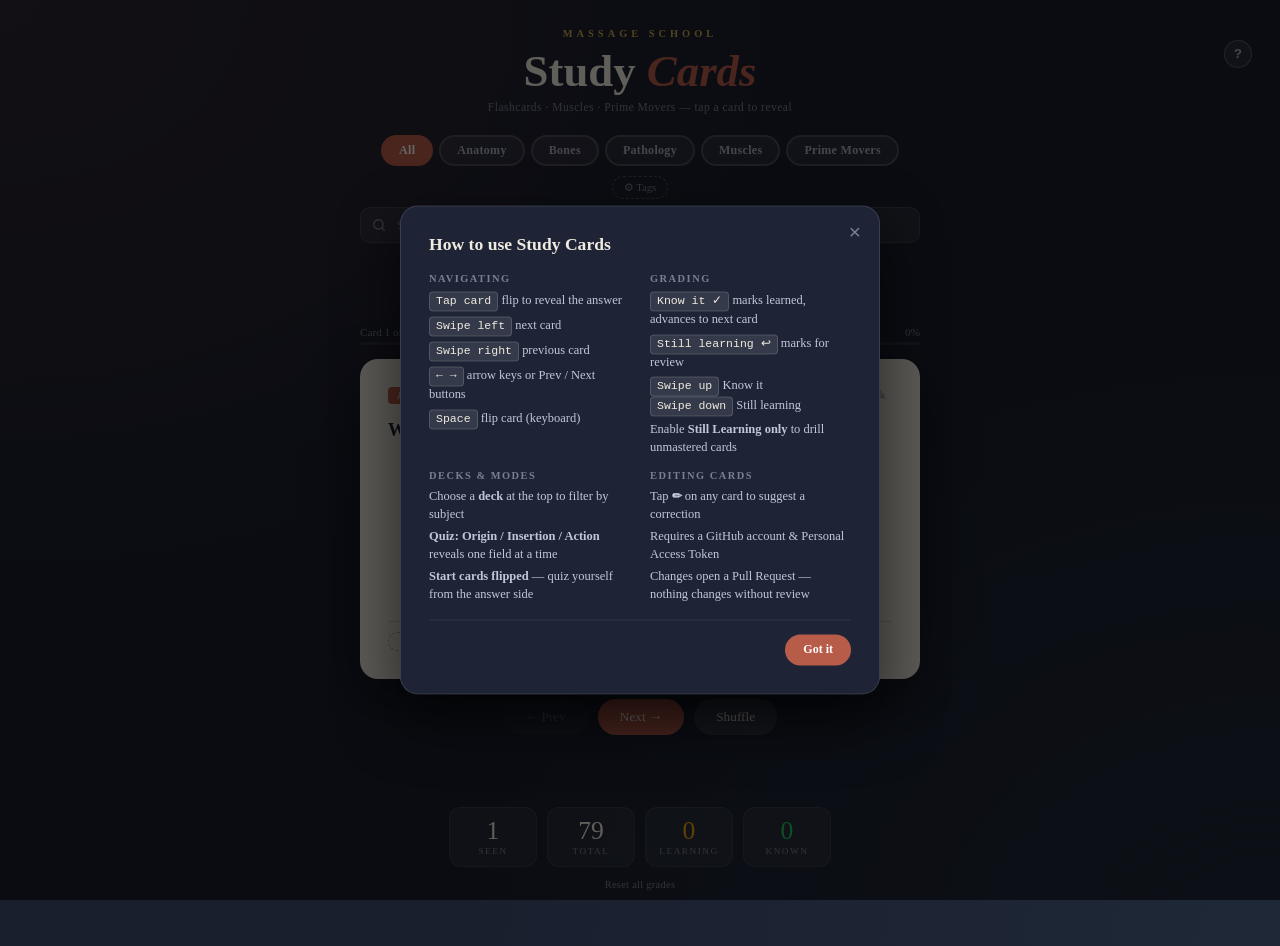
==== commit 1435761a: "feat: group linking and count updates" ====
--- a/index.html
+++ b/index.html
@@ -122,7 +122,7 @@
 </div>
 
 <!-- Grade row -->
-<div class="grade-row" id="grade-row" style="display:none" role="group" aria-label="Grade this card">
+<div class="grade-row" id="grade-row" style="visibility:hidden" role="group" aria-label="Grade this card">
   <button class="btn-grade btn-known" id="btn-known" aria-pressed="false">Know it ✓</button>
   <button class="btn-grade btn-learning" id="btn-learning" aria-pressed="false">Still learning ↩</button>
 </div>
--- a/app.css
+++ b/app.css
@@ -108,6 +108,7 @@
 .stats { max-width:560px }
 .sn.sn--known    { color:#22c55e }
 .sn.sn--learning { color:#f59e0b }
+.sn-all { font-size:.65em; opacity:.45; font-weight:400; }
 
 /* ── Card bottom bar (tag + hint share one divider) ─────────── */
 .card-bottom { margin-top:auto; position:relative;
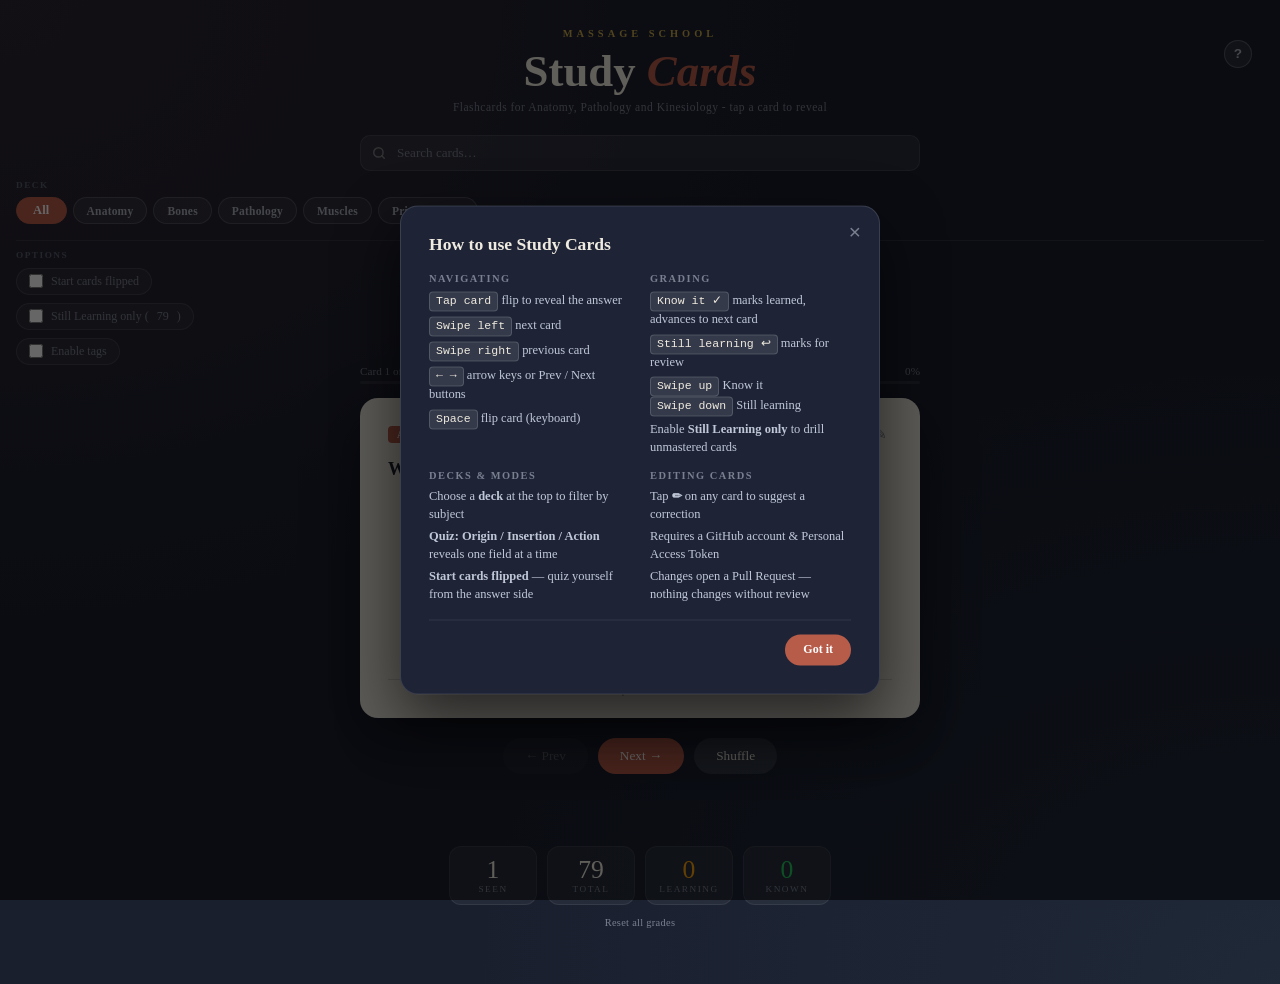
==== commit 79e362eb: "update settings menu and layout" ====
--- a/index.html
+++ b/index.html
@@ -12,29 +12,14 @@
 <header>
   <div class="eyebrow">Massage School</div>
   <h1>Study <em>Cards</em></h1>
-  <p class="app-subtitle">Flashcards &middot; Muscles &middot; Prime Movers &mdash; tap a card to reveal</p>
+  <p class="app-subtitle">Flashcards for Anatomy, Pathology and Kinesiology - tap a card to reveal</p>
   <button class="btn-help" onclick="openHelpModal()" aria-label="Help — how to use this app">?</button>
+  <button class="btn-settings" id="btn-settings" onclick="toggleSettingsPanel()" aria-label="Settings" aria-expanded="false" aria-controls="settings-panel">&#9881;<span class="settings-badge" id="settings-badge" hidden aria-hidden="true"></span></button>
 </header>
 
 <div id="warn-banner" class="warn-banner" style="display:none"></div>
 
-<!-- Tier 1: Deck selector -->
-<div class="deck-selector" id="filter-deck" role="group" aria-label="Select deck">
-  <button class="dbtn active" data-deck="all" aria-pressed="true">All</button>
-  <button class="dbtn d-anatomy"   data-deck="anatomy"      aria-pressed="false">Anatomy</button>
-  <button class="dbtn d-bones"     data-deck="bones"        aria-pressed="false">Bones</button>
-  <button class="dbtn d-pathology" data-deck="pathology"    aria-pressed="false">Pathology</button>
-  <button class="dbtn d-muscles"   data-deck="muscles"      aria-pressed="false">Muscles</button>
-  <button class="dbtn d-prime"     data-deck="prime-movers" aria-pressed="false">Prime Movers</button>
-</div>
-
-<!-- Tier 2: Category chips -->
-<div id="filter-cat"></div>
-
-<!-- Tier 3: Tag chips -->
-<div id="filter-tags"></div>
-
-<!-- Search -->
+<!-- Search — always visible -->
 <div class="search-wrap">
   <svg width="14" height="14" viewBox="0 0 24 24" fill="none" stroke="#f0ebe0" stroke-width="2.5" stroke-linecap="round">
     <circle cx="11" cy="11" r="8"/><line x1="21" y1="21" x2="16.65" y2="16.65"/>
@@ -42,21 +27,50 @@
   <input type="search" id="search-input" placeholder="Search cards&hellip;" autocomplete="off">
 </div>
 
-<!-- Quiz modes -->
-<div class="modes" id="modes" role="group" aria-label="Quiz mode">
-  <button class="mode active" data-mode="all">Full Card</button>
-</div>
-
-<!-- Options row -->
-<div class="options-row" style="gap:8px">
-  <label class="toggle" id="flip-label">
-    <input type="checkbox" id="flip-toggle">
-    Start cards flipped
-  </label>
-  <label class="toggle" id="smart-review-toggle">
-    <input type="checkbox" id="smart-review-input">
-    Still Learning only (<span id="learning-count">0</span>)
-  </label>
+<!-- Active filter summary (mobile only, shown when settings panel is closed) -->
+<div class="filter-summary" id="filter-summary" aria-label="Active filters" role="group"></div>
+
+<!-- Settings panel: always visible on desktop, toggled by gear on mobile -->
+<div class="settings-panel" id="settings-panel" role="region" aria-label="Settings">
+  <button class="btn-settings-close" onclick="toggleSettingsPanel(true)" aria-label="Close settings">&times;</button>
+  <div class="settings-section" aria-labelledby="section-label-deck">
+    <h3 class="settings-label" id="section-label-deck">Deck</h3>
+    <div class="deck-selector" id="filter-deck" role="group" aria-label="Select deck">
+      <button class="dbtn active" data-deck="all" aria-pressed="true">All</button>
+      <button class="dbtn d-anatomy"   data-deck="anatomy"      aria-pressed="false">Anatomy</button>
+      <button class="dbtn d-bones"     data-deck="bones"        aria-pressed="false">Bones</button>
+      <button class="dbtn d-pathology" data-deck="pathology"    aria-pressed="false">Pathology</button>
+      <button class="dbtn d-muscles"   data-deck="muscles"      aria-pressed="false">Muscles</button>
+      <button class="dbtn d-prime"     data-deck="prime-movers" aria-pressed="false">Prime Movers</button>
+    </div>
+    <div id="filter-cat" role="group" aria-label="Category"></div>
+    <div id="filter-tags" role="group" aria-label="Filter by tag"></div>
+  </div>
+
+  <div class="settings-section" aria-labelledby="section-label-mode">
+    <h3 class="settings-label" id="section-label-mode">Quiz Mode</h3>
+    <div class="modes" id="modes" role="group" aria-label="Quiz mode">
+      <button class="mode active" data-mode="all">Full Card</button>
+    </div>
+  </div>
+
+  <div class="settings-section settings-section--last" aria-labelledby="section-label-options">
+    <h3 class="settings-label" id="section-label-options">Options</h3>
+    <div class="options-row" style="gap:8px">
+      <label class="toggle" id="flip-label">
+        <input type="checkbox" id="flip-toggle">
+        Start cards flipped
+      </label>
+      <label class="toggle" id="smart-review-toggle">
+        <input type="checkbox" id="smart-review-input">
+        Still Learning only (<span id="learning-count">0</span>)
+      </label>
+      <label class="toggle" id="tags-toggle">
+        <input type="checkbox" id="tags-toggle-input">
+        Enable tags
+      </label>
+    </div>
+  </div>
 </div>
 
 <!-- Progress -->
--- a/app.css
+++ b/app.css
@@ -18,6 +18,92 @@
   border:1.5px solid rgba(255,255,255,.2); background:rgba(255,255,255,.07); color:#aab0be;
   font-size:.85rem; font-weight:700; cursor:pointer; line-height:1; transition:all .18s }
 .btn-help:hover { background:rgba(255,255,255,.15); color:#f0ebe0; border-color:rgba(255,255,255,.4) }
+
+/* Filter summary — mobile only */
+.filter-summary { display:none; }
+
+/* Gear/settings button — hidden on desktop, shown on mobile */
+.btn-settings { display:none; position:absolute; top:12px; right:48px; width:28px; height:28px;
+  border-radius:50%; border:1.5px solid rgba(255,255,255,.2); background:rgba(255,255,255,.07);
+  color:#aab0be; font-size:.9rem; cursor:pointer; transition:all .18s; }
+.btn-settings:hover { background:rgba(255,255,255,.15); color:#f0ebe0; border-color:rgba(255,255,255,.4) }
+.settings-badge { position:absolute; top:-4px; right:-4px; width:14px; height:14px;
+  border-radius:50%; background:#b85c4a; color:#fff; font-size:.52rem; font-weight:700;
+  display:flex; align-items:center; justify-content:center; }
+
+/* Settings panel: always visible on desktop */
+.settings-panel { position:relative; }
+.btn-settings-close { display:none; position:absolute; top:16px; right:18px;
+  background:none; border:none; color:#7a8090; font-size:1.3rem; cursor:pointer; line-height:1; }
+.btn-settings-close:hover { color:#f0ebe0; }
+@media (max-width:600px) {
+  .settings-panel.open .btn-settings-close { display:flex; align-items:center; justify-content:center; }
+}
+.options-row { flex-direction:column; align-items:flex-start; }
+
+/* ── Mobile layout ───────────────────────────────────────────── */
+@media (max-width: 600px) {
+  /* Full-height no-scroll layout */
+  body { height:100dvh; overflow:hidden; display:flex; flex-direction:column;
+    align-items:stretch; padding:8px 10px 6px; min-height:0; }
+  header { margin-bottom:6px; flex-shrink:0; }
+  header h1 { font-size:1.3rem; }
+  .app-subtitle { display:none; }
+  .eyebrow { font-size:.55rem; letter-spacing:3px; }
+
+  /* Show gear button */
+  .btn-settings { display:flex; align-items:center; justify-content:center; }
+
+  /* Deck strip: horizontal scroll, no wrap */
+  .deck-selector { flex-wrap:nowrap; overflow-x:auto; justify-content:flex-start;
+    padding-bottom:2px; margin-bottom:5px; scrollbar-width:none; -ms-overflow-style:none; flex-shrink:0; }
+  .deck-selector::-webkit-scrollbar { display:none; }
+  .dbtn { padding:4px 11px; font-size:.66rem; white-space:nowrap; flex-shrink:0; }
+
+  /* Category + tag strips */
+  #filter-cat, #filter-tags { flex-wrap:nowrap; overflow-x:auto; justify-content:flex-start;
+    scrollbar-width:none; -ms-overflow-style:none; flex-shrink:0; }
+  #filter-cat::-webkit-scrollbar,
+  #filter-tags::-webkit-scrollbar { display:none; }
+  .filt, .tag-chip { white-space:nowrap; flex-shrink:0; }
+
+  /* Search always visible */
+  .search-wrap { margin-bottom:6px; flex-shrink:0; }
+
+  /* Filter summary strip (collapsed state) */
+  .filter-summary { display:flex; flex-wrap:wrap; gap:4px; margin-top:-2px; margin-bottom:4px; flex-shrink:0; }
+  .filter-summary:empty { display:none; }
+  .fsumchip { padding:2px 9px; border-radius:100px; border:1.5px solid rgba(255,255,255,.25);
+    background:rgba(255,255,255,.08); color:#d0d5e0; font-size:.62rem; font-weight:600;
+    font-family:Georgia,serif; cursor:pointer; }
+  .fsumchip.fsum-deck { border-color:var(--deck-color, #b85c4a); background:color-mix(in srgb, var(--deck-color, #b85c4a) 15%, transparent); }
+
+  /* Settings panel: collapsed by default */
+  .settings-panel { display:none; flex-shrink:0; }
+  .settings-panel.open { display:block; background:rgba(255,255,255,.04);
+    border:1px solid rgba(255,255,255,.08); border-radius:12px;
+    padding:10px; margin-bottom:6px; overflow-y:auto; max-height:55vh; }
+
+  /* Progress bar compact */
+  .prog { margin-bottom:6px; flex-shrink:0; width:100%; max-width:none; }
+
+  /* Card fills remaining space */
+  .scene { flex:1; min-height:0; height:auto !important; width:100%; max-width:none; margin:0 0 6px; }
+  .card { height:100%; }
+  .face { overflow-y:auto; }
+
+  /* Controls and grade row compact */
+  .controls { margin-bottom:4px; flex-shrink:0; gap:6px; }
+  .btn { padding:7px 14px; font-size:.75rem; }
+  .grade-row { margin-bottom:4px; flex-shrink:0; }
+  .btn-grade { padding:8px 18px; font-size:.76rem; }
+
+  /* Hide stats on mobile — visible in gear panel only */
+  .stats { display:none; }
+
+  /* Warn banner */
+  .warn-banner { flex-shrink:0; }
+}
 
 /* ── Help modal ──────────────────────────────────────────────── */
 .help-sections { display:grid; grid-template-columns:1fr 1fr; gap:14px 20px; margin:14px 0 }
@@ -47,21 +133,55 @@
 /* Fix hint border/color on dark back face */
 .back .hint { border-top-color: rgba(255,255,255,.08); color: #7a8090; }
 
-/* ── Deck Selector (Tier 1) ─────────────────────────────────── */
-.deck-selector { display:flex; flex-wrap:wrap; gap:6px; justify-content:center; margin-bottom:10px }
-.dbtn { padding:6px 16px; border-radius:100px; border:2px solid rgba(255,255,255,.15);
-  background:rgba(255,255,255,.06); color:#aab0be; font-size:.75rem; font-weight:600;
-  cursor:pointer; font-family:Georgia,serif; transition:all .18s; letter-spacing:.3px }
-.dbtn:hover { background:rgba(255,255,255,.13); color:#f0ebe0 }
+/* ── Settings panel sections ─────────────────────────────────── */
+.settings-section { padding-bottom:10px; margin-bottom:10px;
+  border-bottom:1px solid rgba(255,255,255,.08); }
+.settings-section--last { border-bottom:none; margin-bottom:0; padding-bottom:0; }
+.settings-section--last .options-row { margin-bottom:0; }
+.settings-label { font-size:.58rem; font-weight:700; letter-spacing:1.5px;
+  text-transform:uppercase; color:#555c6e; margin-bottom:7px;
+  /* reset h3 defaults */ line-height:1; }
+.settings-subsection-label { font-size:.55rem; font-weight:700; letter-spacing:1.5px;
+  text-transform:uppercase; color:#444b5a; margin-top:10px; margin-bottom:6px;
+  padding-top:10px; border-top:1px solid rgba(255,255,255,.06);
+  width:100%; display:block; }
+
+/* ── Shared chip base (deck, category, mode, tag, summary) ──── */
+.dbtn, .filt, .mode, .tag-chip, .fsumchip {
+  padding:4px 13px; border-radius:100px; border:1.5px solid rgba(255,255,255,.15);
+  background:rgba(255,255,255,.05); color:#aab0be; font-size:.72rem; font-weight:500;
+  cursor:pointer; font-family:Georgia,serif; transition:all .18s; letter-spacing:.2px;
+  white-space:nowrap; }
+.dbtn:hover, .filt:hover, .mode:hover { background:rgba(255,255,255,.12); color:#f0ebe0; border-color:rgba(255,255,255,.3); }
+
+/* Active chips — larger, filled */
+.dbtn.active, .filt.active, .mode.active, .fsumchip {
+  padding:5px 16px; font-size:.78rem; font-weight:700; }
+
+/* ── Deck Selector ───────────────────────────────────────────── */
+.deck-selector { display:flex; flex-wrap:wrap; gap:6px; justify-content:flex-start; margin-bottom:6px; }
+.dbtn { font-weight:600; }
 .dbtn.active              { background:#b85c4a; color:#fff; border-color:#b85c4a }
-.dbtn.active.d-bones     { background:#c9a84c; border-color:#c9a84c; color:#1a1f2e }
-.dbtn.active.d-pathology { background:#7a8a4a; border-color:#7a8a4a }
-.dbtn.active.d-muscles   { background:#4a7c8a; border-color:#4a7c8a }
-.dbtn.active.d-prime     { background:#7a5c9e; border-color:#7a5c9e }
-
-/* ── Category chips (Tier 2) ─────────────────────────────────── */
-#filter-cat { display:flex; flex-wrap:wrap; gap:5px; justify-content:center; margin-bottom:6px; min-height:0 }
-#filter-cat:empty { margin-bottom:0 }
+.dbtn.active.d-bones      { background:#c9a84c; border-color:#c9a84c; color:#1a1f2e }
+.dbtn.active.d-pathology  { background:#7a8a4a; border-color:#7a8a4a }
+.dbtn.active.d-muscles    { background:#4a7c8a; border-color:#4a7c8a }
+.dbtn.active.d-prime      { background:#7a5c9e; border-color:#7a5c9e }
+
+/* ── Category chips ──────────────────────────────────────────── */
+#filter-cat { display:flex; flex-wrap:wrap; align-items:center; gap:5px; justify-content:flex-start; margin-bottom:0; min-height:0; }
+#filter-cat:empty { margin-bottom:0; }
+.filt { border-radius:100px; }
+.filt.active { background:#b85c4a; color:#fff; border-color:#b85c4a; }
+.filt.active.f { background:#4a7c8a; border-color:#4a7c8a; }
+
+/* ── Tags feature flag — hidden unless :root has .tags-enabled ── */
+:root:not(.tags-enabled) #filter-tags,
+:root:not(.tags-enabled) .card-tag-area,
+:root:not(.tags-enabled) .tag-assign-dropdown,
+:root:not(.tags-enabled) #tags-toggle ~ * { /* keep toggle itself visible */ }
+:root:not(.tags-enabled) #filter-tags { display:none !important; }
+:root:not(.tags-enabled) .card-tag-area { display:none !important; }
+:root:not(.tags-enabled) .tag-assign-dropdown { display:none !important; }
 
 /* ── Tag chips (Tier 3) ──────────────────────────────────────── */
 #filter-tags { display:flex; flex-wrap:wrap; gap:5px; justify-content:center; margin-bottom:8px; align-items:center }
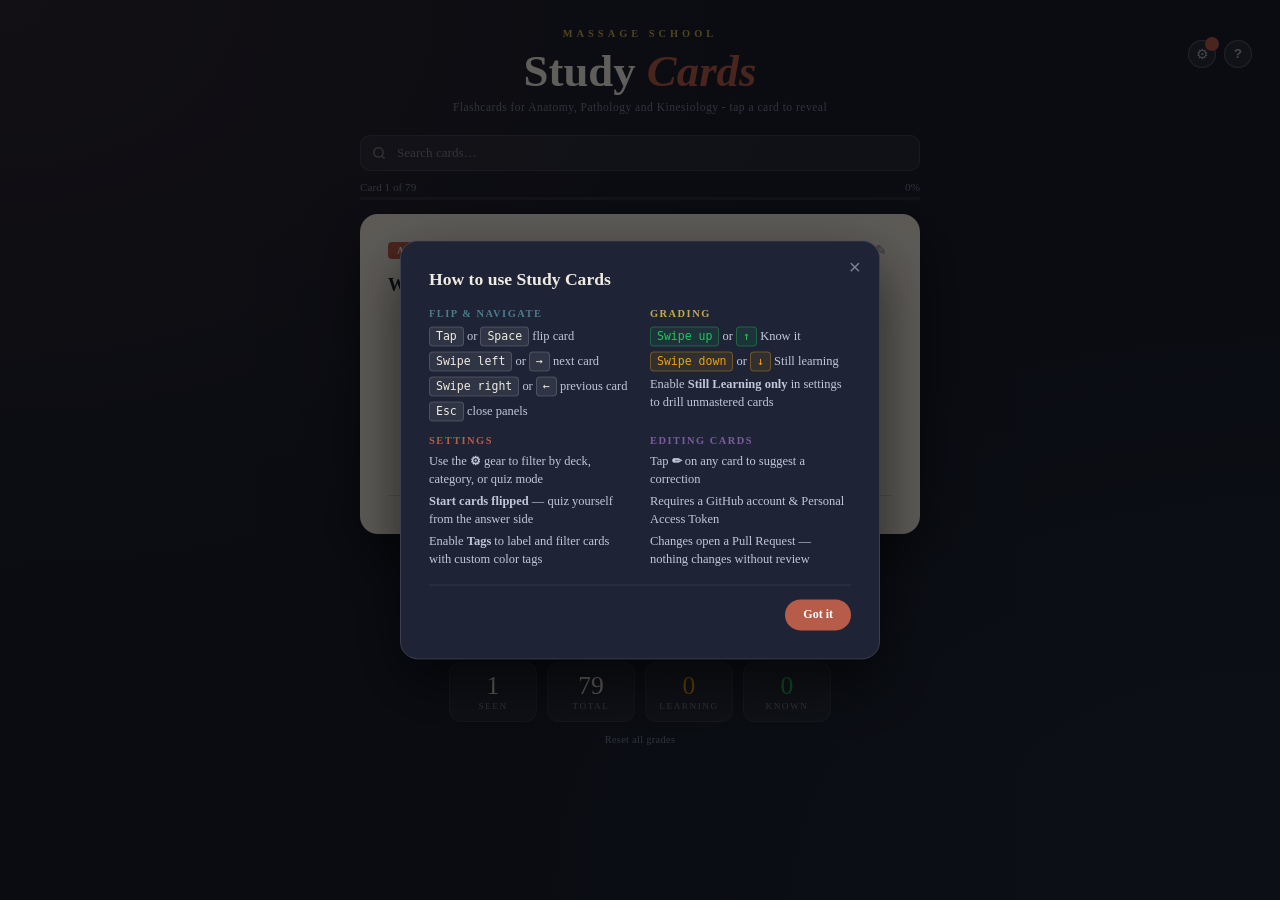
==== commit 9235819f: "clean up tutorial" ====
--- a/index.html
+++ b/index.html
@@ -233,30 +233,28 @@
   <h2>How to use Study Cards</h2>
   <div class="help-sections">
     <div class="help-section">
-      <h3>Navigating</h3>
-      <ul>
-        <li><span class="help-key">Tap card</span> flip to reveal the answer</li>
-        <li><span class="help-key">Swipe left</span> next card</li>
-        <li><span class="help-key">Swipe right</span> previous card</li>
-        <li><span class="help-key">&#8592; &#8594;</span> arrow keys or Prev / Next buttons</li>
-        <li><span class="help-key">Space</span> flip card (keyboard)</li>
+      <h3>Flip &amp; Navigate</h3>
+      <ul>
+        <li><span class="help-key">Tap</span> or <span class="help-key">Space</span> flip card</li>
+        <li><span class="help-key">Swipe left</span> or <span class="help-key">&#8594;</span> next card</li>
+        <li><span class="help-key">Swipe right</span> or <span class="help-key">&#8592;</span> previous card</li>
+        <li><span class="help-key">Esc</span> close panels</li>
       </ul>
     </div>
     <div class="help-section">
       <h3>Grading</h3>
       <ul>
-        <li><span class="help-key">Know it ✓</span> marks learned, advances to next card</li>
-        <li><span class="help-key">Still learning ↩</span> marks for review</li>
-        <li><span class="help-key">Swipe up</span> Know it &nbsp;<span class="help-key">Swipe down</span> Still learning</li>
-        <li>Enable <strong>Still Learning only</strong> to drill unmastered cards</li>
-      </ul>
-    </div>
-    <div class="help-section">
-      <h3>Decks &amp; Modes</h3>
-      <ul>
-        <li>Choose a <strong>deck</strong> at the top to filter by subject</li>
-        <li><strong>Quiz: Origin / Insertion / Action</strong> reveals one field at a time</li>
+        <li><span class="help-key">Swipe up</span> or <span class="help-key">&#8593;</span> Know it</li>
+        <li><span class="help-key">Swipe down</span> or <span class="help-key">&#8595;</span> Still learning</li>
+        <li>Enable <strong>Still Learning only</strong> in settings to drill unmastered cards</li>
+      </ul>
+    </div>
+    <div class="help-section">
+      <h3>Settings</h3>
+      <ul>
+        <li>Use the <strong>&#9881;</strong> gear to filter by deck, category, or quiz mode</li>
         <li><strong>Start cards flipped</strong> — quiz yourself from the answer side</li>
+        <li>Enable <strong>Tags</strong> to label and filter cards with custom color tags</li>
       </ul>
     </div>
     <div class="help-section">
--- a/app.css
+++ b/app.css
@@ -19,11 +19,14 @@
   font-size:.85rem; font-weight:700; cursor:pointer; line-height:1; transition:all .18s }
 .btn-help:hover { background:rgba(255,255,255,.15); color:#f0ebe0; border-color:rgba(255,255,255,.4) }
 
-/* Filter summary — mobile only */
-.filter-summary { display:none; }
-
-/* Gear/settings button — hidden on desktop, shown on mobile */
-.btn-settings { display:none; position:absolute; top:12px; right:48px; width:28px; height:28px;
+/* Filter summary */
+.filter-summary { display:flex; flex-wrap:wrap; gap:4px; justify-content:center;
+  max-width:560px; margin:0 auto 8px; min-height:0; }
+.filter-summary:empty { display:none; }
+
+/* Gear/settings button — visible on both desktop and mobile */
+.btn-settings { display:flex; align-items:center; justify-content:center;
+  position:absolute; top:12px; right:48px; width:28px; height:28px;
   border-radius:50%; border:1.5px solid rgba(255,255,255,.2); background:rgba(255,255,255,.07);
   color:#aab0be; font-size:.9rem; cursor:pointer; transition:all .18s; }
 .btn-settings:hover { background:rgba(255,255,255,.15); color:#f0ebe0; border-color:rgba(255,255,255,.4) }
@@ -33,13 +36,9 @@
 
 /* Settings panel: always visible on desktop */
 .settings-panel { position:relative; }
-.btn-settings-close { display:none; position:absolute; top:16px; right:18px;
+.btn-settings-close { display:none; position:absolute; top:8px; right:10px;
   background:none; border:none; color:#7a8090; font-size:1.3rem; cursor:pointer; line-height:1; }
 .btn-settings-close:hover { color:#f0ebe0; }
-@media (max-width:600px) {
-  .settings-panel.open .btn-settings-close { display:flex; align-items:center; justify-content:center; }
-}
-.options-row { flex-direction:column; align-items:flex-start; }
 
 /* ── Mobile layout ───────────────────────────────────────────── */
 @media (max-width: 600px) {
@@ -51,9 +50,6 @@
   .app-subtitle { display:none; }
   .eyebrow { font-size:.55rem; letter-spacing:3px; }
 
-  /* Show gear button */
-  .btn-settings { display:flex; align-items:center; justify-content:center; }
-
   /* Deck strip: horizontal scroll, no wrap */
   .deck-selector { flex-wrap:nowrap; overflow-x:auto; justify-content:flex-start;
     padding-bottom:2px; margin-bottom:5px; scrollbar-width:none; -ms-overflow-style:none; flex-shrink:0; }
@@ -76,13 +72,19 @@
   .fsumchip { padding:2px 9px; border-radius:100px; border:1.5px solid rgba(255,255,255,.25);
     background:rgba(255,255,255,.08); color:#d0d5e0; font-size:.62rem; font-weight:600;
     font-family:Georgia,serif; cursor:pointer; }
-  .fsumchip.fsum-deck { border-color:var(--deck-color, #b85c4a); background:color-mix(in srgb, var(--deck-color, #b85c4a) 15%, transparent); }
-
-  /* Settings panel: collapsed by default */
-  .settings-panel { display:none; flex-shrink:0; }
-  .settings-panel.open { display:block; background:rgba(255,255,255,.04);
+
+  /* Settings panel: mobile open style */
+  .settings-panel { flex-shrink:0; }
+  .settings-panel.open { background:rgba(255,255,255,.04);
     border:1px solid rgba(255,255,255,.08); border-radius:12px;
     padding:10px; margin-bottom:6px; overflow-y:auto; max-height:55vh; }
+
+  /* Chips left-aligned inside panel */
+  .deck-selector { justify-content:flex-start; margin-bottom:6px; }
+  #filter-cat { justify-content:flex-start; margin-bottom:0; }
+
+  /* Toggles stack vertically */
+  .options-row { flex-direction:column; align-items:flex-start; }
 
   /* Progress bar compact */
   .prog { margin-bottom:6px; flex-shrink:0; width:100%; max-width:none; }
@@ -98,8 +100,13 @@
   .grade-row { margin-bottom:4px; flex-shrink:0; }
   .btn-grade { padding:8px 18px; font-size:.76rem; }
 
-  /* Hide stats on mobile — visible in gear panel only */
-  .stats { display:none; }
+  /* Stats: tiny strip at the bottom */
+  .stats { display:flex; flex-shrink:0; gap:0; margin:0; max-width:none;
+    border-top:1px solid rgba(255,255,255,.06); padding-top:3px; }
+  .stat { flex:1; }
+  .sn { font-size:1rem; }
+  .sl { font-size:.52rem; letter-spacing:.5px; }
+  .sn--learning ~ .sl, .sn--known ~ .sl { display:none; }
 
   /* Warn banner */
   .warn-banner { flex-shrink:0; }
@@ -109,12 +116,19 @@
 .help-sections { display:grid; grid-template-columns:1fr 1fr; gap:14px 20px; margin:14px 0 }
 @media (max-width:520px) { .help-sections { grid-template-columns:1fr } }
 .help-section h3 { font-size:.65rem; font-weight:700; letter-spacing:1.5px; text-transform:uppercase;
-  color:#7a8090; margin:0 0 7px }
+  margin:0 0 7px; }
+.help-section:nth-child(1) h3 { color:#4a7c8a; }
+.help-section:nth-child(2) h3 { color:#c9a84c; }
+.help-section:nth-child(3) h3 { color:#b85c4a; }
+.help-section:nth-child(4) h3 { color:#7a5c9e; }
 .help-section ul { list-style:none; margin:0; padding:0; display:flex; flex-direction:column; gap:5px }
 .help-section li { font-size:.78rem; color:#c0c8d8; line-height:1.4 }
 .help-key { display:inline-block; padding:1px 6px; border-radius:4px;
-  background:rgba(255,255,255,.1); border:1px solid rgba(255,255,255,.15);
+  background:rgba(255,255,255,.08); border:1px solid rgba(255,255,255,.15);
   font-family:monospace; font-size:.72rem; color:#f0ebe0; white-space:nowrap }
+/* Grading keys colored by outcome */
+.help-section:nth-child(2) li:nth-child(1) .help-key { border-color:#22c55e55; background:#22c55e18; color:#22c55e; }
+.help-section:nth-child(2) li:nth-child(2) .help-key { border-color:#f59e0b55; background:#f59e0b18; color:#f59e0b; }
 .help-footer { display:flex; align-items:center; justify-content:flex-end;
   margin-top:16px; padding-top:14px; border-top:1px solid rgba(255,255,255,.08) }
 
@@ -139,8 +153,19 @@
 .settings-section--last { border-bottom:none; margin-bottom:0; padding-bottom:0; }
 .settings-section--last .options-row { margin-bottom:0; }
 .settings-label { font-size:.58rem; font-weight:700; letter-spacing:1.5px;
-  text-transform:uppercase; color:#555c6e; margin-bottom:7px;
-  /* reset h3 defaults */ line-height:1; }
+  text-transform:uppercase; color:#555c6e; margin:0 0 7px; line-height:1; }
+
+/* Desktop: hidden by default, toggled by gear, contained to middle column */
+.settings-panel { display:none; max-width:560px; margin:0 auto; }
+.settings-panel.open { display:block; margin-bottom:16px;
+  background:rgba(255,255,255,.04); border:1px solid rgba(255,255,255,.08);
+  border-radius:12px; padding:10px 16px 10px; }
+.btn-settings-close { display:none; }
+.settings-panel.open .btn-settings-close { display:flex; align-items:center; justify-content:center; }
+.settings-subsection-label { font-size:.55rem; font-weight:700; letter-spacing:1.5px;
+  text-transform:uppercase; color:#444b5a; margin-top:10px; margin-bottom:6px;
+  padding-top:10px; border-top:1px solid rgba(255,255,255,.06);
+  width:100%; display:block; }
 .settings-subsection-label { font-size:.55rem; font-weight:700; letter-spacing:1.5px;
   text-transform:uppercase; color:#444b5a; margin-top:10px; margin-bottom:6px;
   padding-top:10px; border-top:1px solid rgba(255,255,255,.06);
@@ -157,9 +182,11 @@
 /* Active chips — larger, filled */
 .dbtn.active, .filt.active, .mode.active, .fsumchip {
   padding:5px 16px; font-size:.78rem; font-weight:700; }
+.fsumchip.fsum-deck { border-color:var(--deck-color, #b85c4a); background:color-mix(in srgb, var(--deck-color, #b85c4a) 15%, transparent); }
+.fsumchip.fsum-mode { border-color:#c9a84c; background:rgba(201,168,76,.15); color:#c9a84c; }
 
 /* ── Deck Selector ───────────────────────────────────────────── */
-.deck-selector { display:flex; flex-wrap:wrap; gap:6px; justify-content:flex-start; margin-bottom:6px; }
+.deck-selector { display:flex; flex-wrap:wrap; gap:6px; justify-content:center; margin-bottom:10px; }
 .dbtn { font-weight:600; }
 .dbtn.active              { background:#b85c4a; color:#fff; border-color:#b85c4a }
 .dbtn.active.d-bones      { background:#c9a84c; border-color:#c9a84c; color:#1a1f2e }
@@ -168,7 +195,7 @@
 .dbtn.active.d-prime      { background:#7a5c9e; border-color:#7a5c9e }
 
 /* ── Category chips ──────────────────────────────────────────── */
-#filter-cat { display:flex; flex-wrap:wrap; align-items:center; gap:5px; justify-content:flex-start; margin-bottom:0; min-height:0; }
+#filter-cat { display:flex; flex-wrap:wrap; align-items:center; gap:5px; justify-content:center; margin-bottom:6px; min-height:0; }
 #filter-cat:empty { margin-bottom:0; }
 .filt { border-radius:100px; }
 .filt.active { background:#b85c4a; color:#fff; border-color:#b85c4a; }
